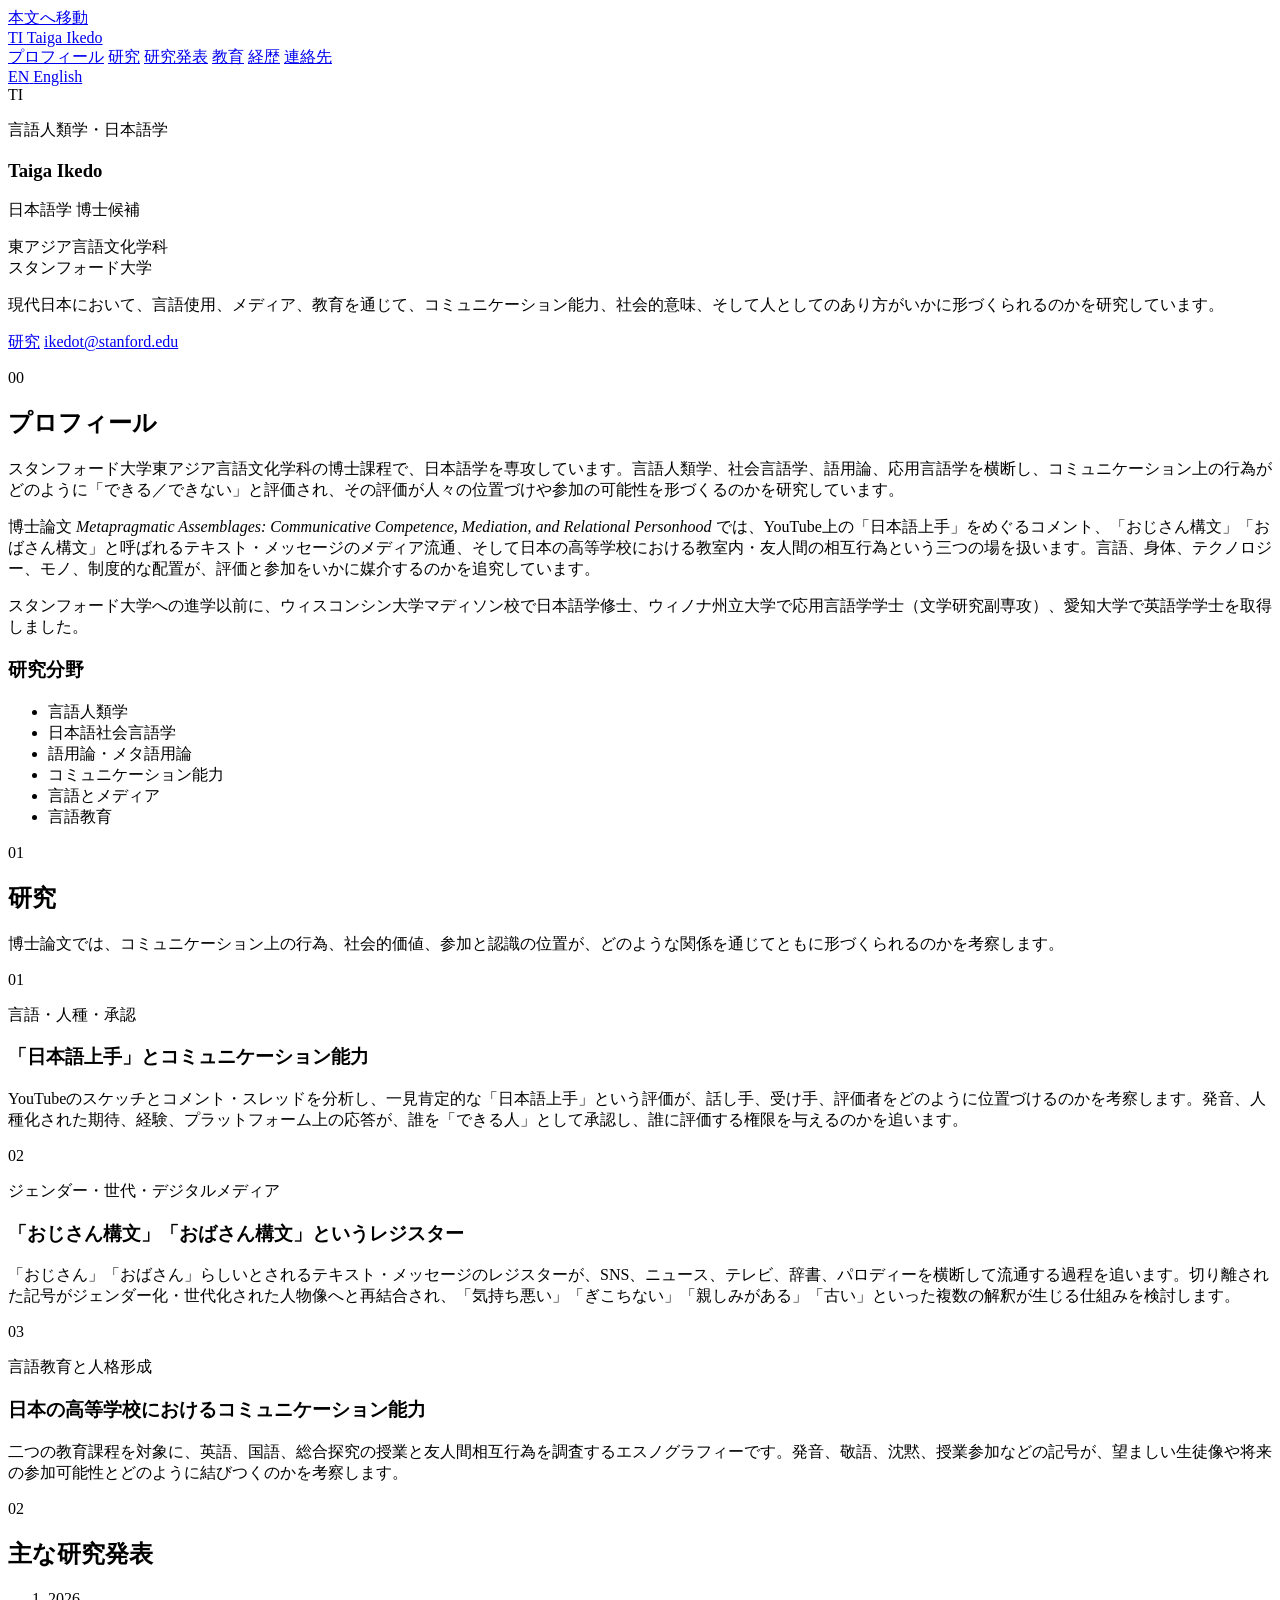
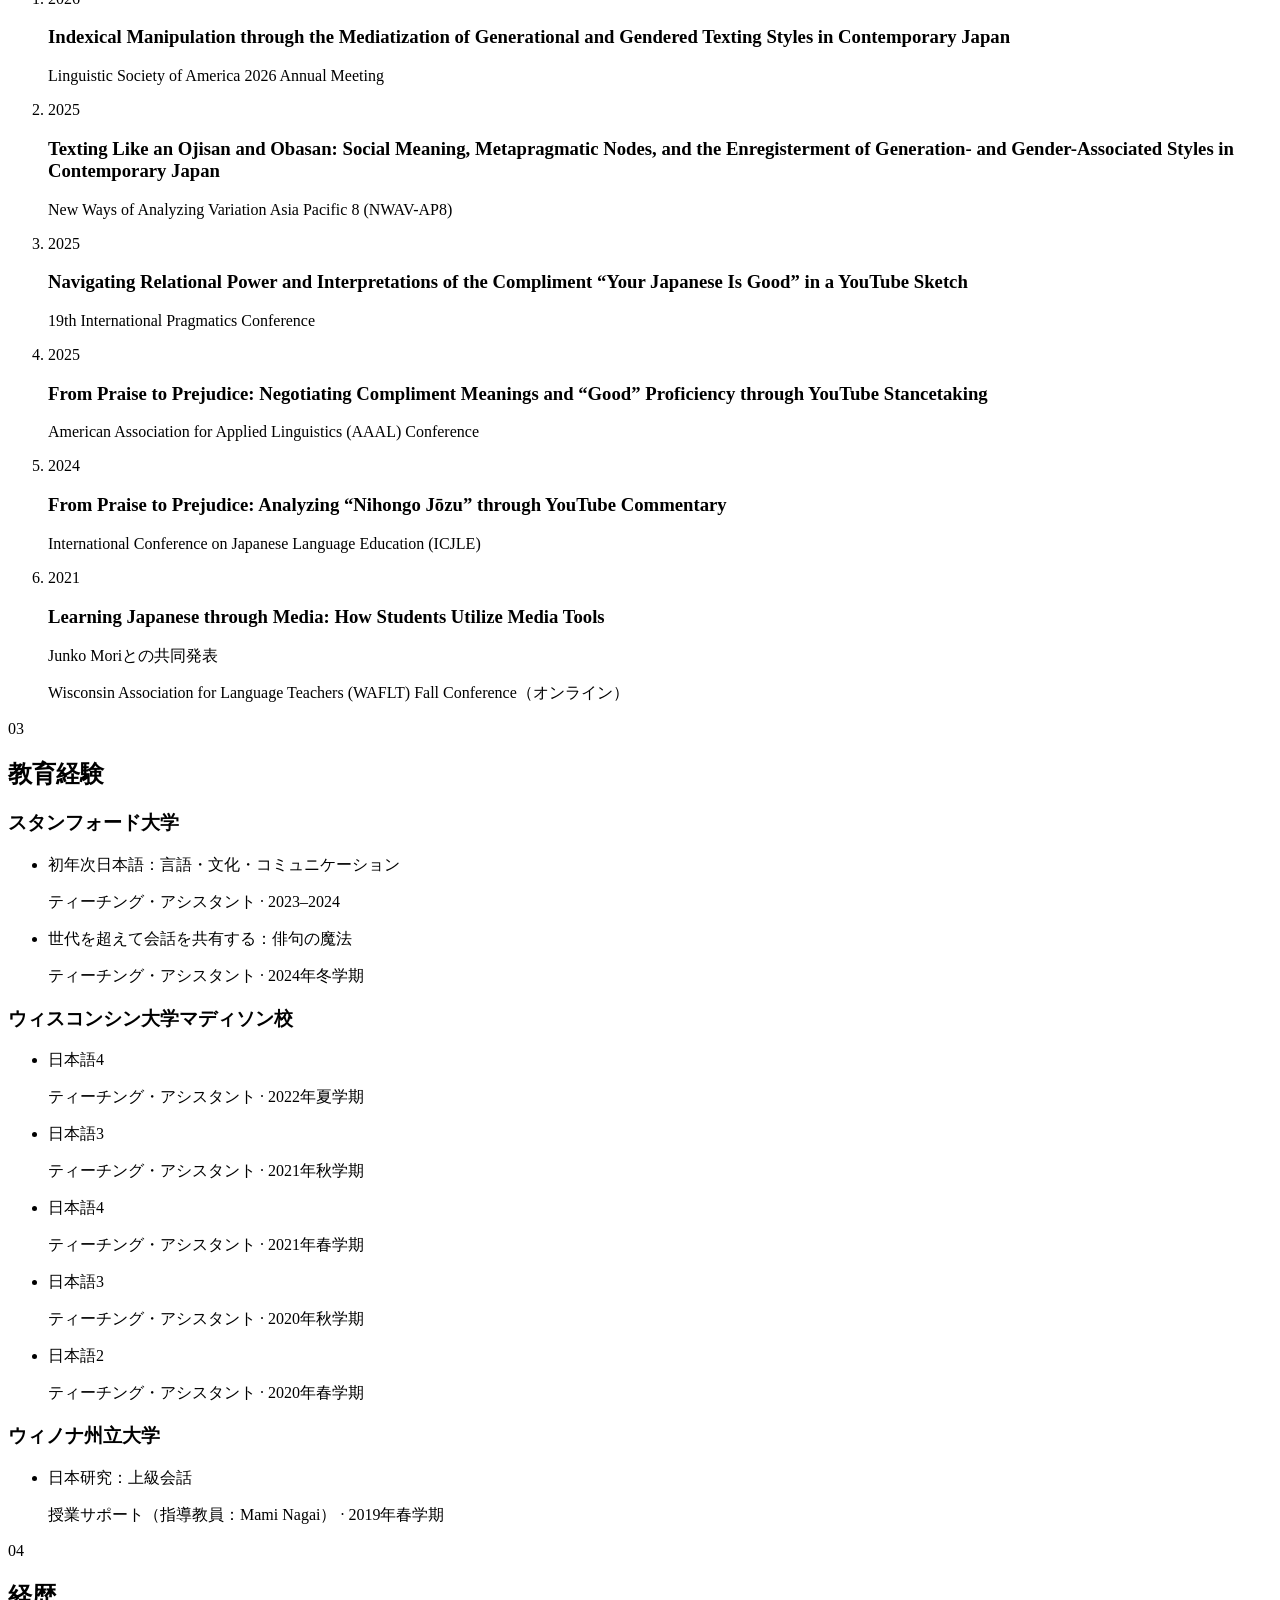
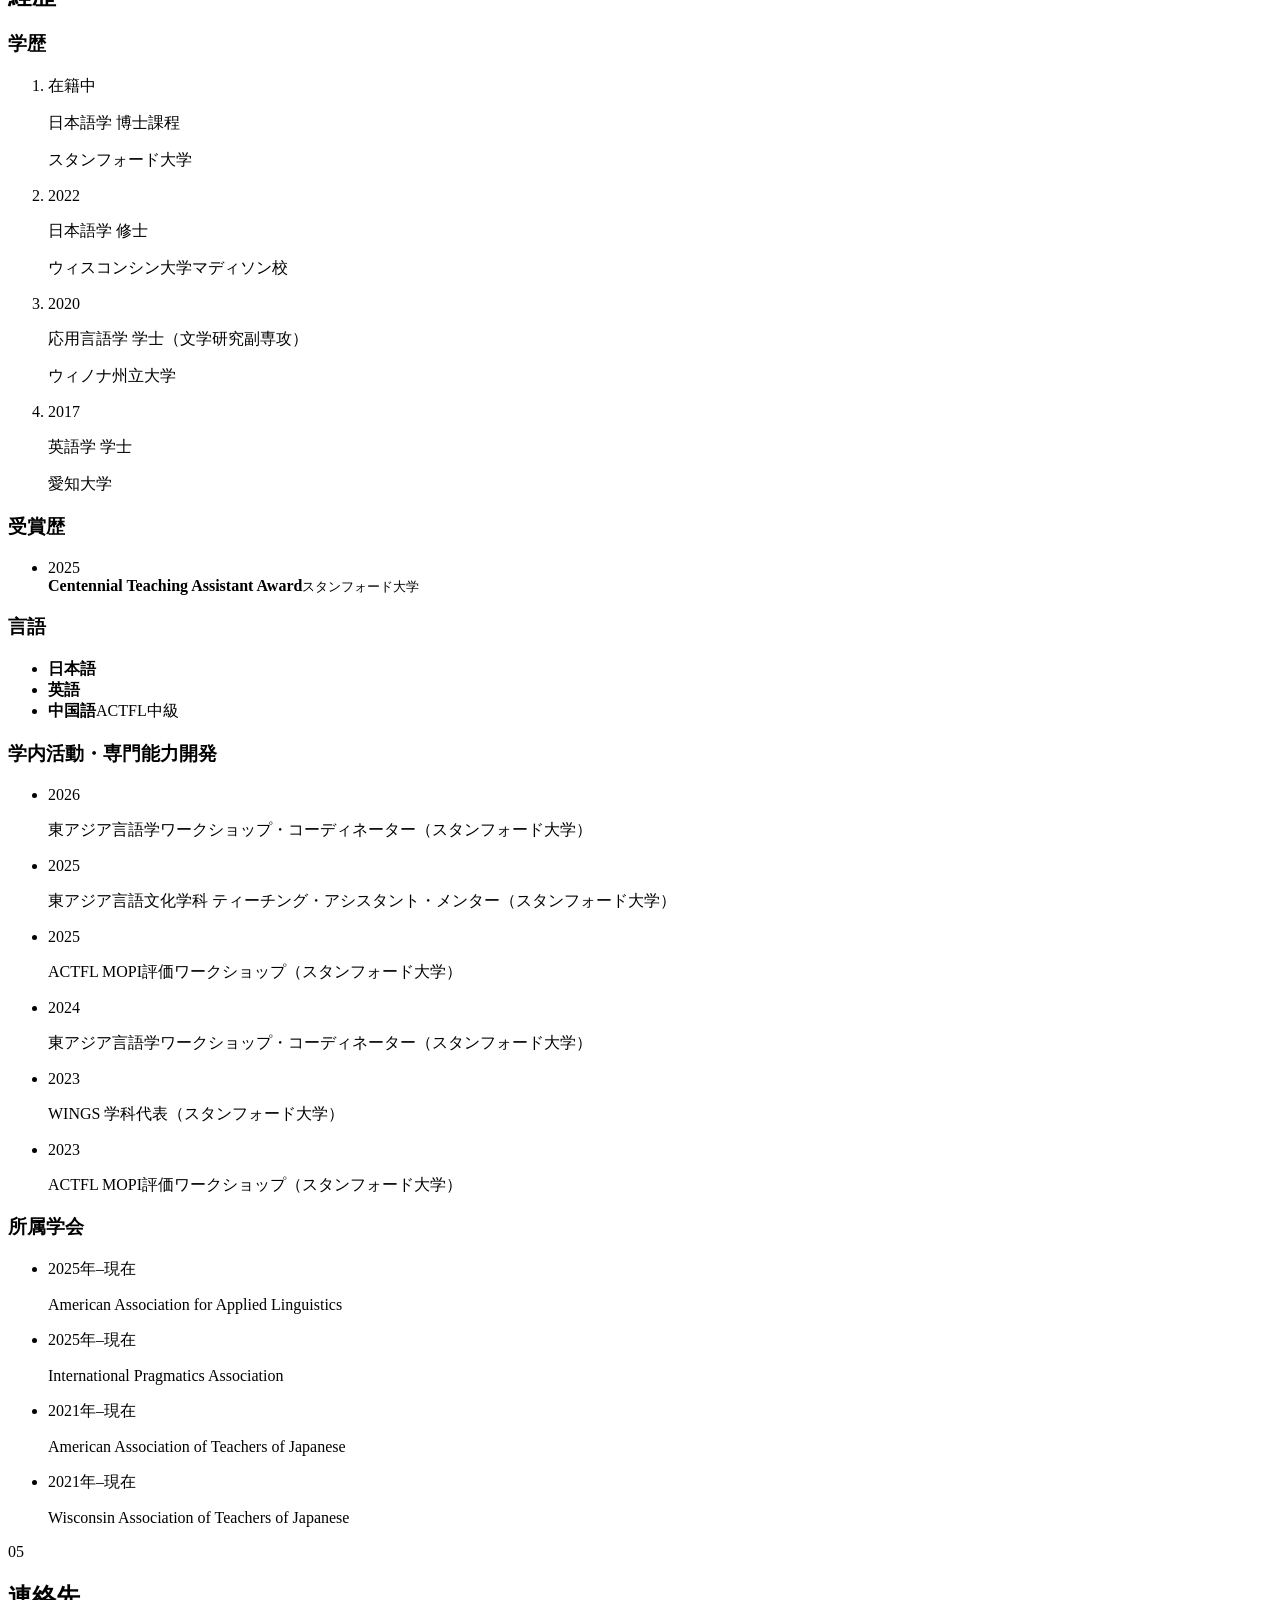
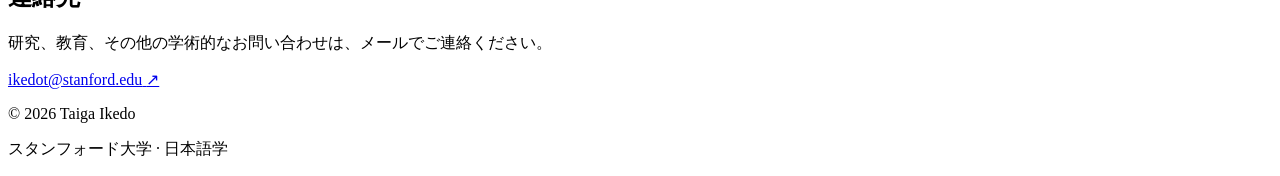
==== index.html @ f2d6d4c9 "Publish bilingual professional website" ====
<!doctype html><html lang=ja-JP><head><meta name=generator content="Hugo 0.147.0"><meta charset=utf-8><meta name=viewport content="width=device-width,initial-scale=1"><meta name=color-scheme content="light"><meta name=theme-color content="#8c1515"><title>Taiga Ikedo · 日本語学 博士候補</title>
<meta name=description content="スタンフォード大学で日本語学を専攻し、コミュニケーション能力、社会的意味、メディア、教育を研究するTaiga Ikedoのウェブサイトです。"><meta name=author content="Taiga Ikedo"><link rel=canonical href=https://taigaikedo.github.io/ja/><link rel=alternate hreflang=en-US href=https://taigaikedo.github.io/><link rel=alternate hreflang=ja-JP href=https://taigaikedo.github.io/ja/><link rel=alternate hreflang=x-default href=https://taigaikedo.github.io/><meta property="og:type" content="website"><meta property="og:title" content="Taiga Ikedo · 日本語学 博士候補"><meta property="og:description" content="スタンフォード大学で日本語学を専攻し、コミュニケーション能力、社会的意味、メディア、教育を研究するTaiga Ikedoのウェブサイトです。"><meta property="og:url" content="https://taigaikedo.github.io/ja/"><meta property="og:site_name" content="Taiga Ikedo"><meta name=twitter:card content="summary"><link rel=icon href=/favicon.svg type=image/svg+xml><link rel=stylesheet href=/css/style.min.f893322eadc87ca54d47da61db6344ef0b15d9fec313b198606bc83c87c4647f.css integrity="sha256-+JMyLq3IfKVNR9ph22NE7wsV2f7DE7GYYGvIPIfEZH8="><script type=application/ld+json>{"@context":"https://schema.org","@type":"Person","affiliation":{"@type":"CollegeOrUniversity","name":"Stanford University"},"email":"mailto:ikedot@stanford.edu","jobTitle":"日本語学 博士候補","knowsLanguage":["Japanese","English","Chinese"],"name":"Taiga Ikedo","url":"https://taigaikedo.github.io/ja/"}</script></head><body><a class=skip-link href=#main-content>本文へ移動</a><header class=site-header><nav class=nav-shell aria-label=主要ナビゲーション><a class=brand href=/ja/ aria-label="Taiga Ikedo · ホーム"><span class=brand-mark aria-hidden=true>TI</span>
<span class=brand-name>Taiga Ikedo</span></a><div class=nav-actions><div class=nav-links><a href=/ja/#about>プロフィール</a>
<a href=/ja/#research>研究</a>
<a href=/ja/#presentations>研究発表</a>
<a href=/ja/#teaching>教育</a>
<a href=/ja/#cv>経歴</a>
<a href=/ja/#contact>連絡先</a></div><a class=language-switch href=/ lang=en-US hreflang=en-US><span class=language-switch__short aria-hidden=true>EN</span>
<span class=language-switch__long>English</span></a></div></nav></header><main id=main-content><article><section class=hero aria-labelledby=page-title><div class=hero-grid><div class=portrait-monogram aria-hidden=true><span>TI</span></div><div class=hero-copy><p class=eyebrow>言語人類学・日本語学</p><h1 id=page-title>Taiga Ikedo</h1><p class=role>日本語学 博士候補</p><p class=affiliation>東アジア言語文化学科<br>スタンフォード大学</p><p class=tagline>現代日本において、言語使用、メディア、教育を通じて、コミュニケーション能力、社会的意味、そして人としてのあり方がいかに形づくられるのかを研究しています。</p><div class=hero-actions><a class="button button--primary" href=#research>研究</a>
<a class="button button--secondary" href=mailto:ikedot@stanford.edu>ikedot@stanford.edu</a></div></div></div></section><section class=section id=about aria-labelledby=about-heading><div class=section-heading><p class=section-index>00</p><h2 id=about-heading>プロフィール</h2></div><div class=about-grid><div class="prose prose--lead"><p>スタンフォード大学東アジア言語文化学科の博士課程で、日本語学を専攻しています。言語人類学、社会言語学、語用論、応用言語学を横断し、コミュニケーション上の行為がどのように「できる／できない」と評価され、その評価が人々の位置づけや参加の可能性を形づくるのかを研究しています。</p><p>博士論文 <em>Metapragmatic Assemblages: Communicative Competence, Mediation, and Relational Personhood</em> では、YouTube上の「日本語上手」をめぐるコメント、「おじさん構文」「おばさん構文」と呼ばれるテキスト・メッセージのメディア流通、そして日本の高等学校における教室内・友人間の相互行為という三つの場を扱います。言語、身体、テクノロジー、モノ、制度的な配置が、評価と参加をいかに媒介するのかを追究しています。</p><p>スタンフォード大学への進学以前に、ウィスコンシン大学マディソン校で日本語学修士、ウィノナ州立大学で応用言語学学士（文学研究副専攻）、愛知大学で英語学学士を取得しました。</p></div><aside class=interests aria-label=研究分野><h3>研究分野</h3><ul class=tag-list><li>言語人類学</li><li>日本語社会言語学</li><li>語用論・メタ語用論</li><li>コミュニケーション能力</li><li>言語とメディア</li><li>言語教育</li></ul></aside></div></section><section class="section section--research" id=research aria-labelledby=research-heading><div class="section-heading section-heading--with-intro"><div><p class=section-index>01</p><h2 id=research-heading>研究</h2></div><p>博士論文では、コミュニケーション上の行為、社会的価値、参加と認識の位置が、どのような関係を通じてともに形づくられるのかを考察します。</p></div><div class=project-grid><article class=project-card><div class=project-card__top><span class=project-number>01</span><p class=project-kicker>言語・人種・承認</p></div><h3>「日本語上手」とコミュニケーション能力</h3><p>YouTubeのスケッチとコメント・スレッドを分析し、一見肯定的な「日本語上手」という評価が、話し手、受け手、評価者をどのように位置づけるのかを考察します。発音、人種化された期待、経験、プラットフォーム上の応答が、誰を「できる人」として承認し、誰に評価する権限を与えるのかを追います。</p></article><article class=project-card><div class=project-card__top><span class=project-number>02</span><p class=project-kicker>ジェンダー・世代・デジタルメディア</p></div><h3>「おじさん構文」「おばさん構文」というレジスター</h3><p>「おじさん」「おばさん」らしいとされるテキスト・メッセージのレジスターが、SNS、ニュース、テレビ、辞書、パロディーを横断して流通する過程を追います。切り離された記号がジェンダー化・世代化された人物像へと再結合され、「気持ち悪い」「ぎこちない」「親しみがある」「古い」といった複数の解釈が生じる仕組みを検討します。</p></article><article class=project-card><div class=project-card__top><span class=project-number>03</span><p class=project-kicker>言語教育と人格形成</p></div><h3>日本の高等学校におけるコミュニケーション能力</h3><p>二つの教育課程を対象に、英語、国語、総合探究の授業と友人間相互行為を調査するエスノグラフィーです。発音、敬語、沈黙、授業参加などの記号が、望ましい生徒像や将来の参加可能性とどのように結びつくのかを考察します。</p></article></div></section><section class=section id=presentations aria-labelledby=presentations-heading><div class=section-heading><p class=section-index>02</p><h2 id=presentations-heading>主な研究発表</h2></div><ol class=timeline-list><li><time>2026</time><div><h3 lang=en>Indexical Manipulation through the Mediatization of Generational and Gendered Texting Styles in Contemporary Japan</h3><p class=venue lang=en>Linguistic Society of America 2026 Annual Meeting</p></div></li><li><time>2025</time><div><h3 lang=en>Texting Like an Ojisan and Obasan: Social Meaning, Metapragmatic Nodes, and the Enregisterment of Generation- and Gender-Associated Styles in Contemporary Japan</h3><p class=venue lang=en>New Ways of Analyzing Variation Asia Pacific 8 (NWAV-AP8)</p></div></li><li><time>2025</time><div><h3 lang=en>Navigating Relational Power and Interpretations of the Compliment “Your Japanese Is Good” in a YouTube Sketch</h3><p class=venue lang=en>19th International Pragmatics Conference</p></div></li><li><time>2025</time><div><h3 lang=en>From Praise to Prejudice: Negotiating Compliment Meanings and “Good” Proficiency through YouTube Stancetaking</h3><p class=venue lang=en>American Association for Applied Linguistics (AAAL) Conference</p></div></li><li><time>2024</time><div><h3 lang=en>From Praise to Prejudice: Analyzing “Nihongo Jōzu” through YouTube Commentary</h3><p class=venue lang=en>International Conference on Japanese Language Education (ICJLE)</p></div></li><li><time>2021</time><div><h3 lang=en>Learning Japanese through Media: How Students Utilize Media Tools</h3><p class=authors>Junko Moriとの共同発表</p><p class=venue lang=en>Wisconsin Association for Language Teachers (WAFLT) Fall Conference（オンライン）</p></div></li></ol></section><section class="section section--tinted" id=teaching aria-labelledby=teaching-heading><div class=section-heading><p class=section-index>03</p><h2 id=teaching-heading>教育経験</h2></div><div class=teaching-grid><section class=teaching-group><h3>スタンフォード大学</h3><ul><li><p class=course>初年次日本語：言語・文化・コミュニケーション</p><p class=course-meta>ティーチング・アシスタント · 2023–2024</p></li><li><p class=course>世代を超えて会話を共有する：俳句の魔法</p><p class=course-meta>ティーチング・アシスタント · 2024年冬学期</p></li></ul></section><section class=teaching-group><h3>ウィスコンシン大学マディソン校</h3><ul><li><p class=course>日本語4</p><p class=course-meta>ティーチング・アシスタント · 2022年夏学期</p></li><li><p class=course>日本語3</p><p class=course-meta>ティーチング・アシスタント · 2021年秋学期</p></li><li><p class=course>日本語4</p><p class=course-meta>ティーチング・アシスタント · 2021年春学期</p></li><li><p class=course>日本語3</p><p class=course-meta>ティーチング・アシスタント · 2020年秋学期</p></li><li><p class=course>日本語2</p><p class=course-meta>ティーチング・アシスタント · 2020年春学期</p></li></ul></section><section class=teaching-group><h3>ウィノナ州立大学</h3><ul><li><p class=course>日本研究：上級会話</p><p class=course-meta>授業サポート（指導教員：Mami Nagai） · 2019年春学期</p></li></ul></section></div></section><section class=section id=cv aria-labelledby=cv-heading><div class=section-heading><p class=section-index>04</p><h2 id=cv-heading>経歴</h2></div><div class=cv-grid><section class="cv-block cv-block--wide"><h3>学歴</h3><ol class=credential-list><li><time>在籍中</time><div><p class=credential>日本語学 博士課程</p><p>スタンフォード大学</p></div></li><li><time>2022</time><div><p class=credential>日本語学 修士</p><p>ウィスコンシン大学マディソン校</p></div></li><li><time>2020</time><div><p class=credential>応用言語学 学士（文学研究副専攻）</p><p>ウィノナ州立大学</p></div></li><li><time>2017</time><div><p class=credential>英語学 学士</p><p>愛知大学</p></div></li></ol></section><section class=cv-block><h3>受賞歴</h3><ul class=simple-list><li><span>2025</span><div><strong>Centennial Teaching Assistant Award</strong><small>スタンフォード大学</small></div></li></ul></section><section class=cv-block><h3>言語</h3><ul class=language-list><li><strong>日本語</strong></li><li><strong>英語</strong></li><li><strong>中国語</strong><span>ACTFL中級</span></li></ul></section><section class="cv-block cv-block--wide"><h3>学内活動・専門能力開発</h3><ul class="simple-list simple-list--service"><li><span>2026</span><p>東アジア言語学ワークショップ・コーディネーター（スタンフォード大学）</p></li><li><span>2025</span><p>東アジア言語文化学科 ティーチング・アシスタント・メンター（スタンフォード大学）</p></li><li><span>2025</span><p>ACTFL MOPI評価ワークショップ（スタンフォード大学）</p></li><li><span>2024</span><p>東アジア言語学ワークショップ・コーディネーター（スタンフォード大学）</p></li><li><span>2023</span><p>WINGS 学科代表（スタンフォード大学）</p></li><li><span>2023</span><p>ACTFL MOPI評価ワークショップ（スタンフォード大学）</p></li></ul></section><section class="cv-block cv-block--wide"><h3>所属学会</h3><ul class=membership-list><li><span>2025年–現在</span><p lang=en>American Association for Applied Linguistics</p></li><li><span>2025年–現在</span><p lang=en>International Pragmatics Association</p></li><li><span>2021年–現在</span><p lang=en>American Association of Teachers of Japanese</p></li><li><span>2021年–現在</span><p lang=en>Wisconsin Association of Teachers of Japanese</p></li></ul></section></div></section><section class=contact-section id=contact aria-labelledby=contact-heading><div><p class=section-index>05</p><h2 id=contact-heading>連絡先</h2><p>研究、教育、その他の学術的なお問い合わせは、メールでご連絡ください。</p></div><a class=contact-link href=mailto:ikedot@stanford.edu aria-label="Taiga Ikedoにメールを送る"><span>ikedot@stanford.edu</span>
<span aria-hidden=true>↗</span></a></section></article></main><footer class=site-footer><div class=footer-inner><p>© 2026 Taiga Ikedo</p><p>スタンフォード大学 · 日本語学</p></div></footer></body></html>
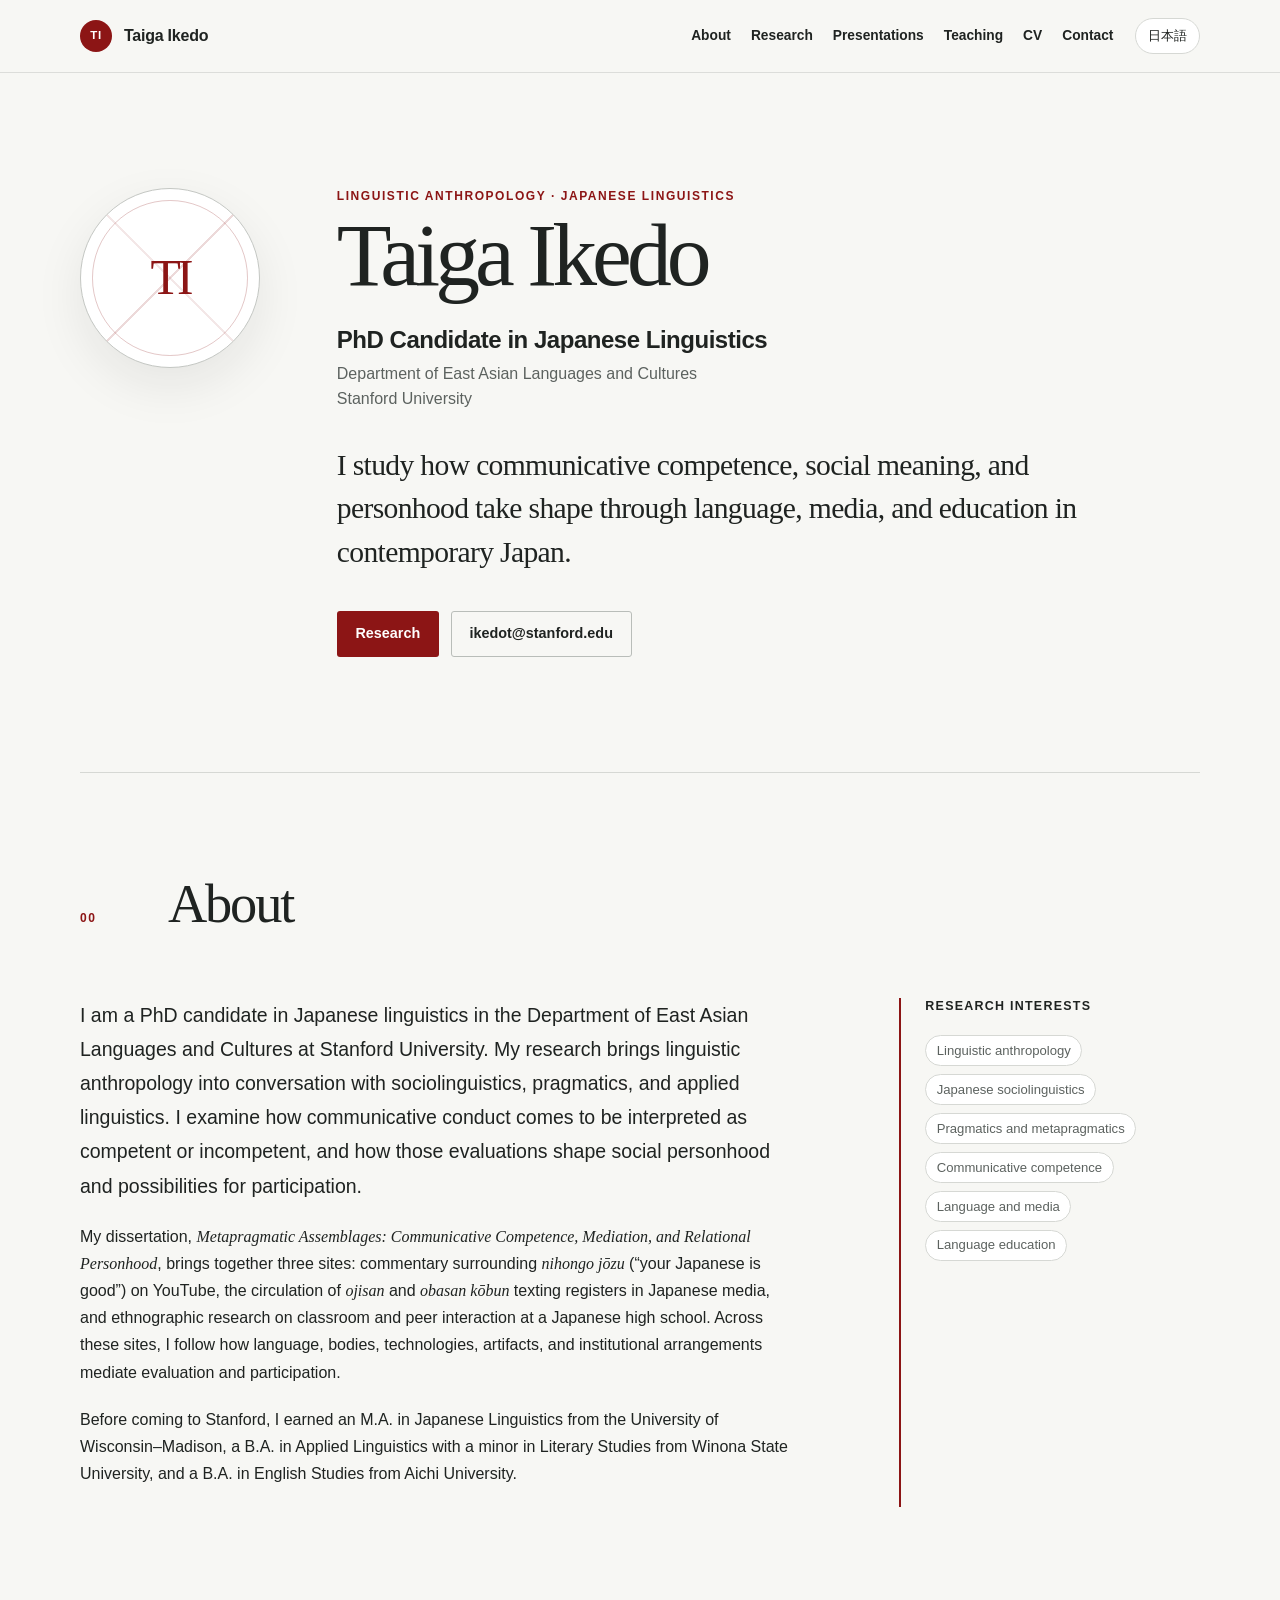
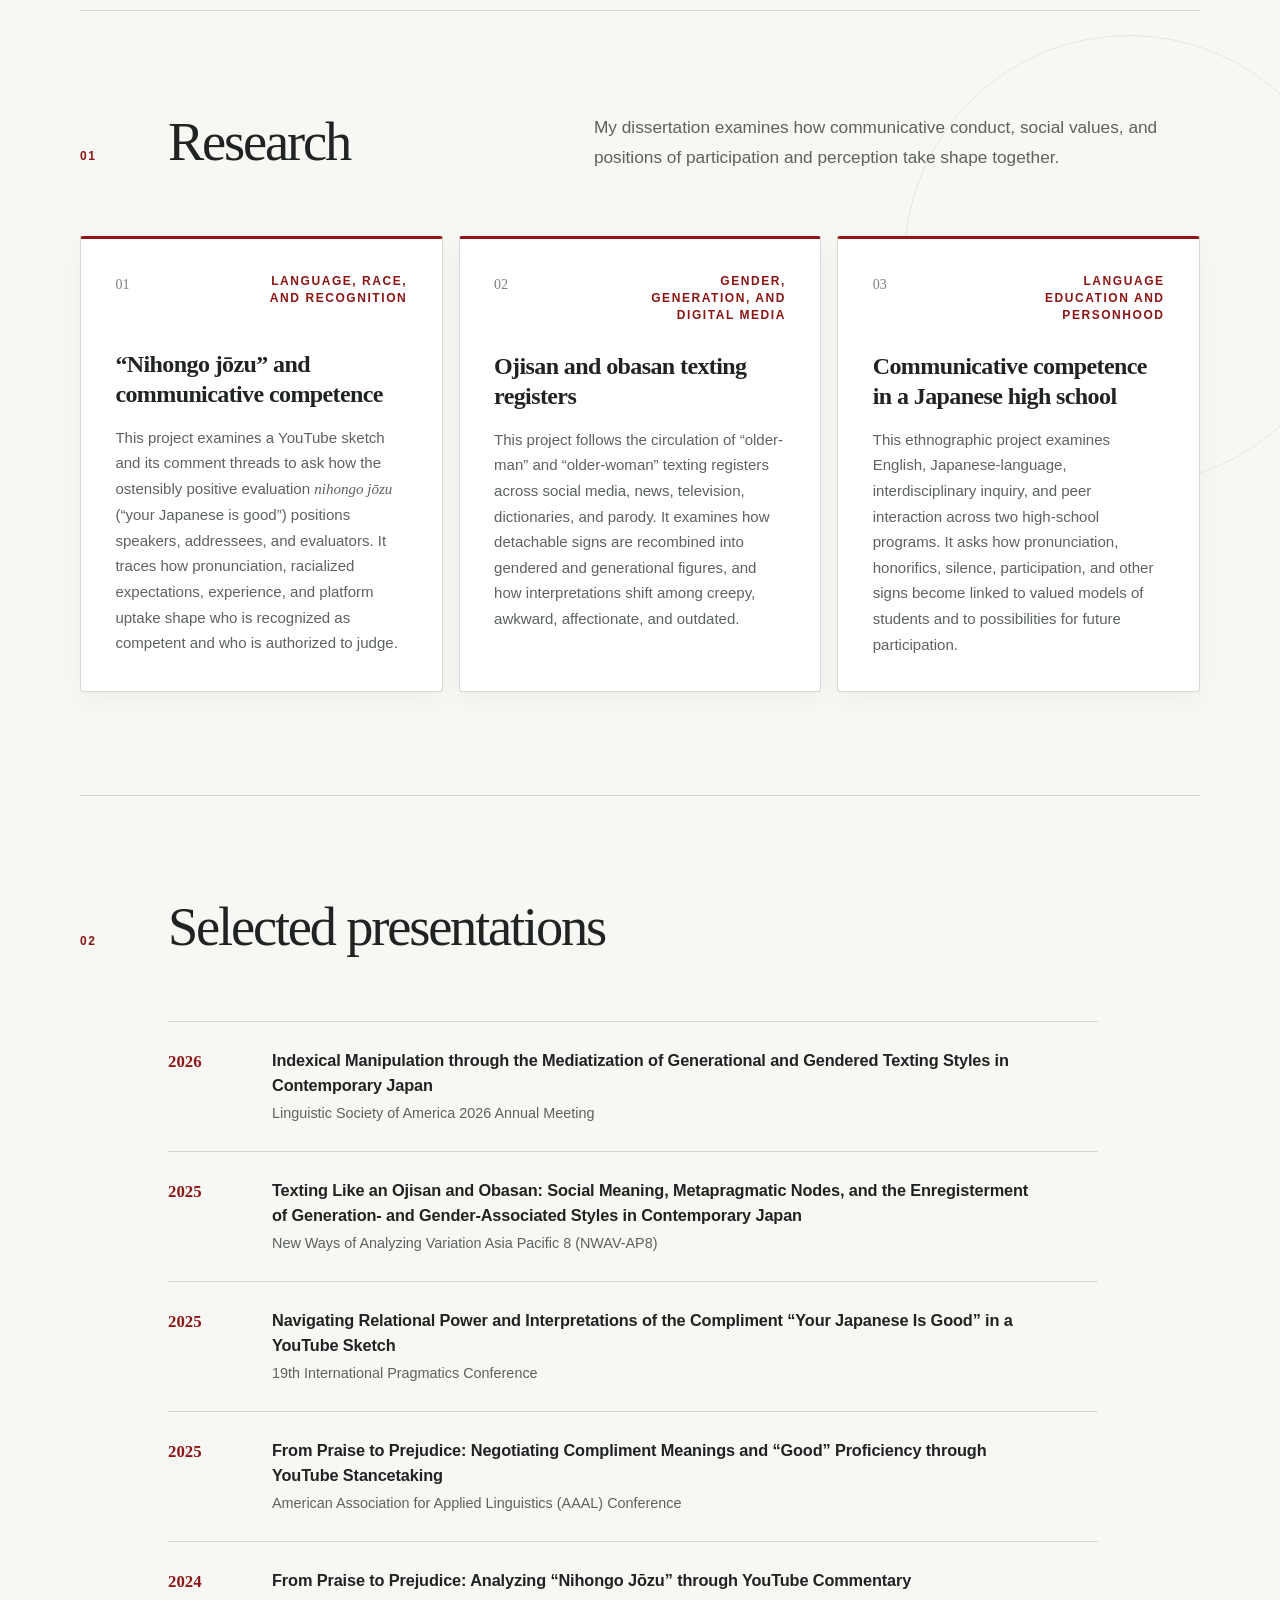
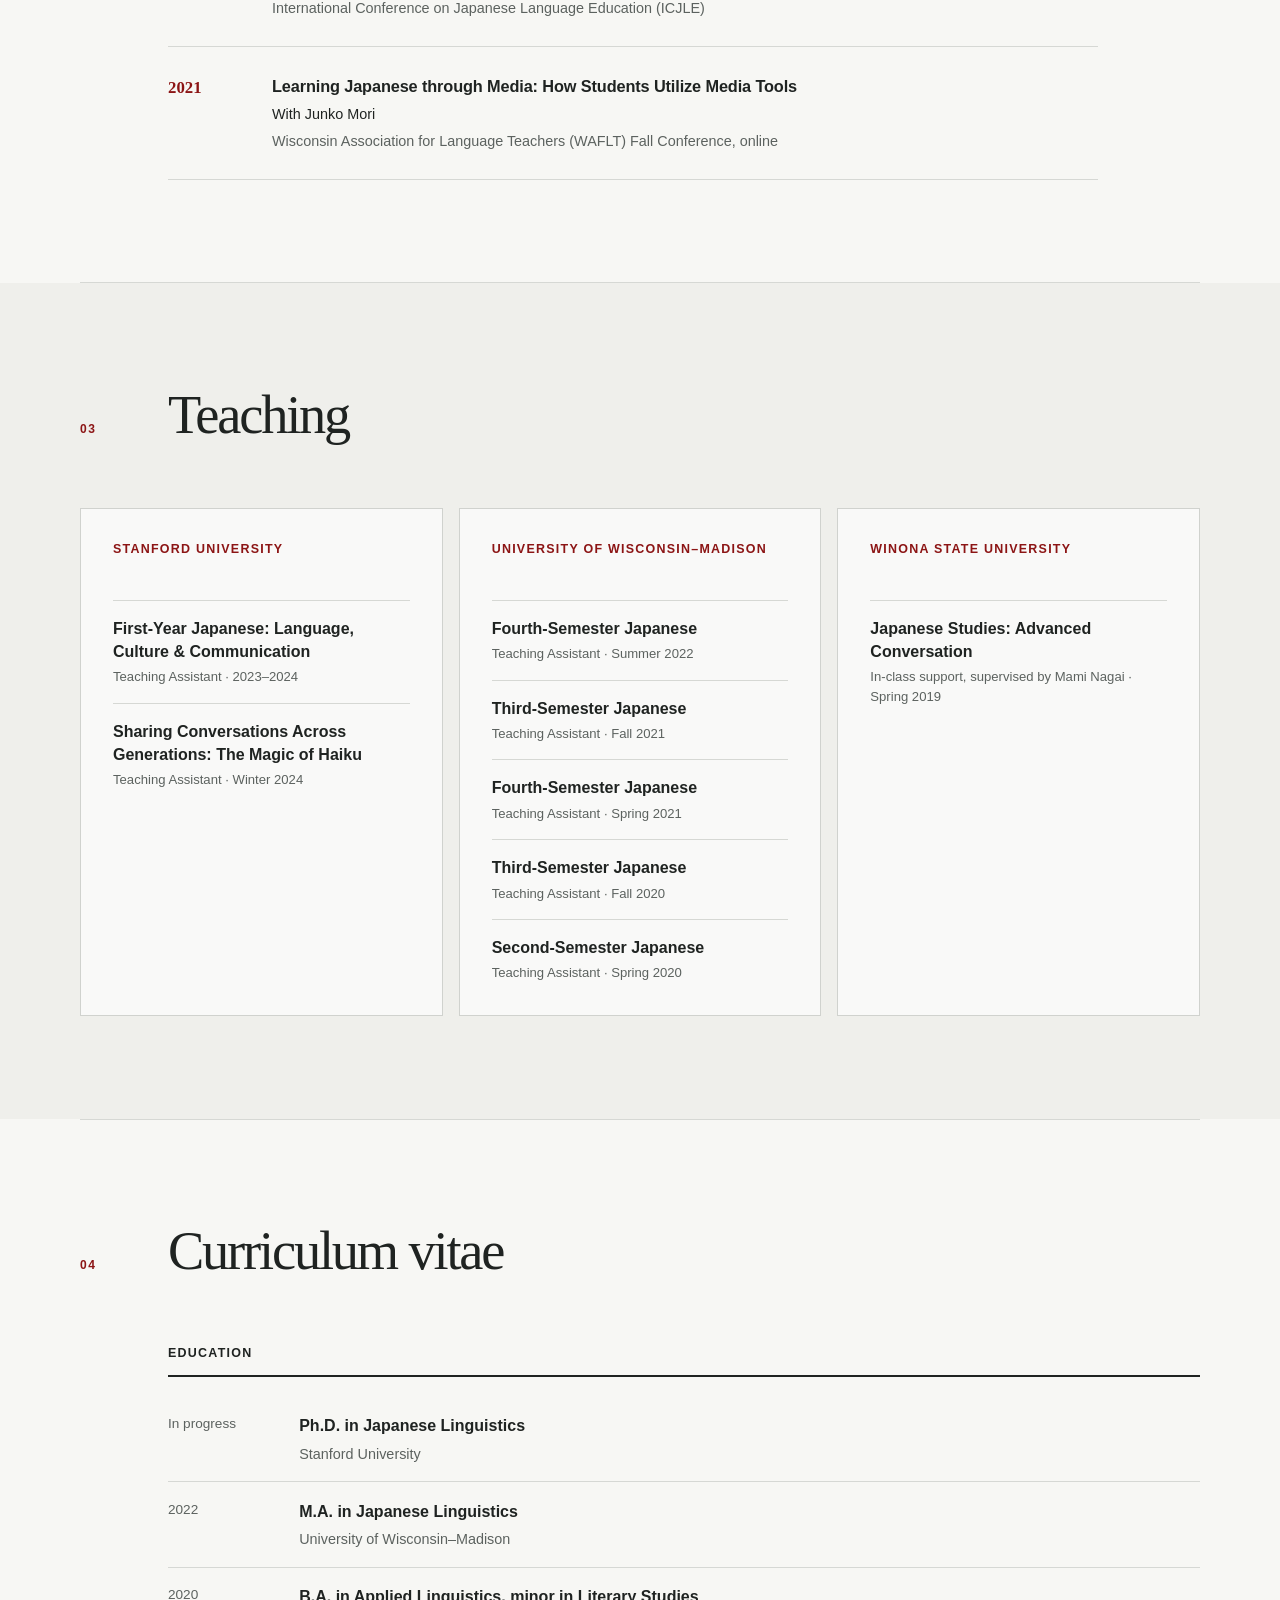
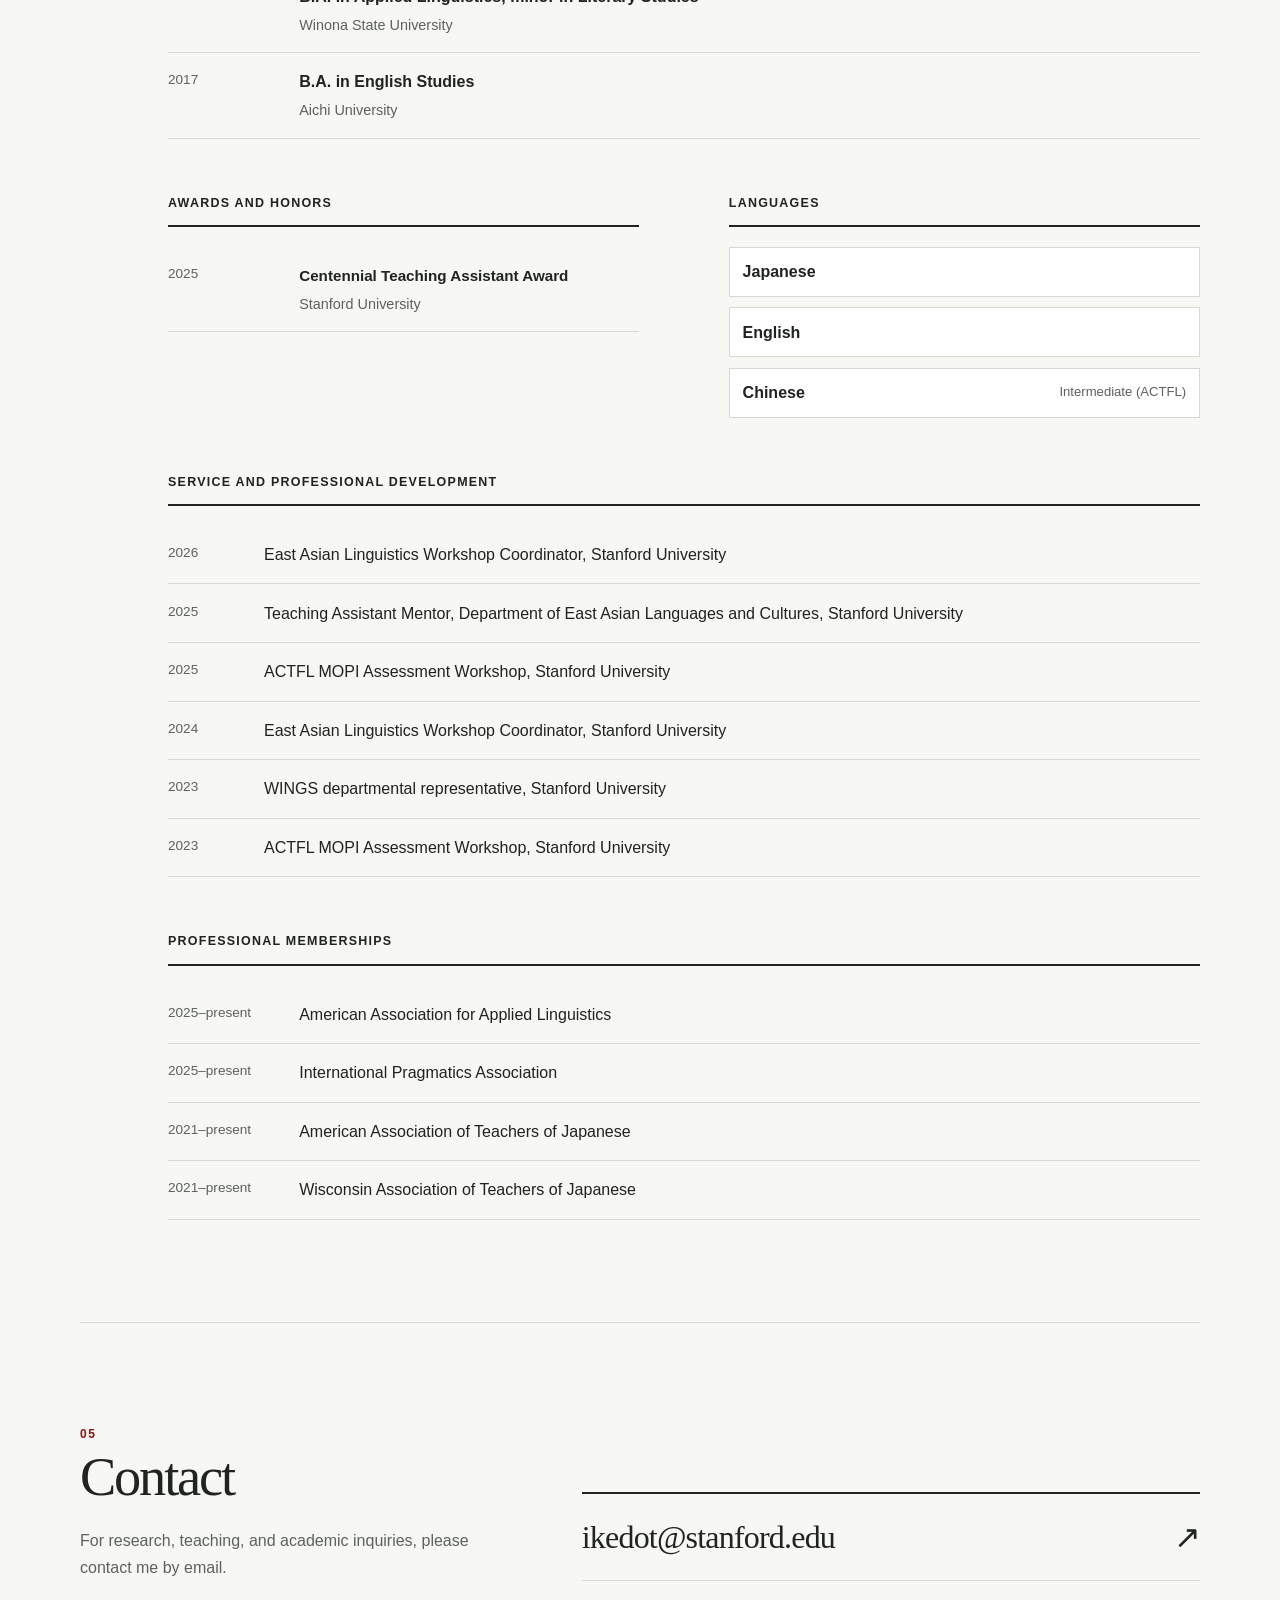
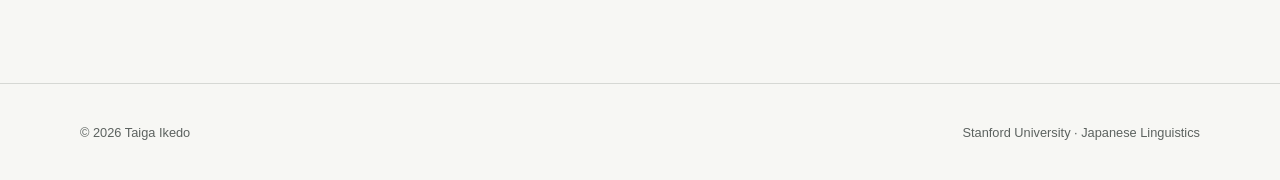
==== commit 8a5ef451: "Restore website folder structure" ====
--- a/index.html
+++ b/index.html
@@ -1,11 +1,11 @@
-<!doctype html><html lang=ja-JP><head><meta name=generator content="Hugo 0.147.0"><meta charset=utf-8><meta name=viewport content="width=device-width,initial-scale=1"><meta name=color-scheme content="light"><meta name=theme-color content="#8c1515"><title>Taiga Ikedo · 日本語学 博士候補</title>
-<meta name=description content="スタンフォード大学で日本語学を専攻し、コミュニケーション能力、社会的意味、メディア、教育を研究するTaiga Ikedoのウェブサイトです。"><meta name=author content="Taiga Ikedo"><link rel=canonical href=https://taigaikedo.github.io/ja/><link rel=alternate hreflang=en-US href=https://taigaikedo.github.io/><link rel=alternate hreflang=ja-JP href=https://taigaikedo.github.io/ja/><link rel=alternate hreflang=x-default href=https://taigaikedo.github.io/><meta property="og:type" content="website"><meta property="og:title" content="Taiga Ikedo · 日本語学 博士候補"><meta property="og:description" content="スタンフォード大学で日本語学を専攻し、コミュニケーション能力、社会的意味、メディア、教育を研究するTaiga Ikedoのウェブサイトです。"><meta property="og:url" content="https://taigaikedo.github.io/ja/"><meta property="og:site_name" content="Taiga Ikedo"><meta name=twitter:card content="summary"><link rel=icon href=/favicon.svg type=image/svg+xml><link rel=stylesheet href=/css/style.min.f893322eadc87ca54d47da61db6344ef0b15d9fec313b198606bc83c87c4647f.css integrity="sha256-+JMyLq3IfKVNR9ph22NE7wsV2f7DE7GYYGvIPIfEZH8="><script type=application/ld+json>{"@context":"https://schema.org","@type":"Person","affiliation":{"@type":"CollegeOrUniversity","name":"Stanford University"},"email":"mailto:ikedot@stanford.edu","jobTitle":"日本語学 博士候補","knowsLanguage":["Japanese","English","Chinese"],"name":"Taiga Ikedo","url":"https://taigaikedo.github.io/ja/"}</script></head><body><a class=skip-link href=#main-content>本文へ移動</a><header class=site-header><nav class=nav-shell aria-label=主要ナビゲーション><a class=brand href=/ja/ aria-label="Taiga Ikedo · ホーム"><span class=brand-mark aria-hidden=true>TI</span>
-<span class=brand-name>Taiga Ikedo</span></a><div class=nav-actions><div class=nav-links><a href=/ja/#about>プロフィール</a>
-<a href=/ja/#research>研究</a>
-<a href=/ja/#presentations>研究発表</a>
-<a href=/ja/#teaching>教育</a>
-<a href=/ja/#cv>経歴</a>
-<a href=/ja/#contact>連絡先</a></div><a class=language-switch href=/ lang=en-US hreflang=en-US><span class=language-switch__short aria-hidden=true>EN</span>
-<span class=language-switch__long>English</span></a></div></nav></header><main id=main-content><article><section class=hero aria-labelledby=page-title><div class=hero-grid><div class=portrait-monogram aria-hidden=true><span>TI</span></div><div class=hero-copy><p class=eyebrow>言語人類学・日本語学</p><h1 id=page-title>Taiga Ikedo</h1><p class=role>日本語学 博士候補</p><p class=affiliation>東アジア言語文化学科<br>スタンフォード大学</p><p class=tagline>現代日本において、言語使用、メディア、教育を通じて、コミュニケーション能力、社会的意味、そして人としてのあり方がいかに形づくられるのかを研究しています。</p><div class=hero-actions><a class="button button--primary" href=#research>研究</a>
-<a class="button button--secondary" href=mailto:ikedot@stanford.edu>ikedot@stanford.edu</a></div></div></div></section><section class=section id=about aria-labelledby=about-heading><div class=section-heading><p class=section-index>00</p><h2 id=about-heading>プロフィール</h2></div><div class=about-grid><div class="prose prose--lead"><p>スタンフォード大学東アジア言語文化学科の博士課程で、日本語学を専攻しています。言語人類学、社会言語学、語用論、応用言語学を横断し、コミュニケーション上の行為がどのように「できる／できない」と評価され、その評価が人々の位置づけや参加の可能性を形づくるのかを研究しています。</p><p>博士論文 <em>Metapragmatic Assemblages: Communicative Competence, Mediation, and Relational Personhood</em> では、YouTube上の「日本語上手」をめぐるコメント、「おじさん構文」「おばさん構文」と呼ばれるテキスト・メッセージのメディア流通、そして日本の高等学校における教室内・友人間の相互行為という三つの場を扱います。言語、身体、テクノロジー、モノ、制度的な配置が、評価と参加をいかに媒介するのかを追究しています。</p><p>スタンフォード大学への進学以前に、ウィスコンシン大学マディソン校で日本語学修士、ウィノナ州立大学で応用言語学学士（文学研究副専攻）、愛知大学で英語学学士を取得しました。</p></div><aside class=interests aria-label=研究分野><h3>研究分野</h3><ul class=tag-list><li>言語人類学</li><li>日本語社会言語学</li><li>語用論・メタ語用論</li><li>コミュニケーション能力</li><li>言語とメディア</li><li>言語教育</li></ul></aside></div></section><section class="section section--research" id=research aria-labelledby=research-heading><div class="section-heading section-heading--with-intro"><div><p class=section-index>01</p><h2 id=research-heading>研究</h2></div><p>博士論文では、コミュニケーション上の行為、社会的価値、参加と認識の位置が、どのような関係を通じてともに形づくられるのかを考察します。</p></div><div class=project-grid><article class=project-card><div class=project-card__top><span class=project-number>01</span><p class=project-kicker>言語・人種・承認</p></div><h3>「日本語上手」とコミュニケーション能力</h3><p>YouTubeのスケッチとコメント・スレッドを分析し、一見肯定的な「日本語上手」という評価が、話し手、受け手、評価者をどのように位置づけるのかを考察します。発音、人種化された期待、経験、プラットフォーム上の応答が、誰を「できる人」として承認し、誰に評価する権限を与えるのかを追います。</p></article><article class=project-card><div class=project-card__top><span class=project-number>02</span><p class=project-kicker>ジェンダー・世代・デジタルメディア</p></div><h3>「おじさん構文」「おばさん構文」というレジスター</h3><p>「おじさん」「おばさん」らしいとされるテキスト・メッセージのレジスターが、SNS、ニュース、テレビ、辞書、パロディーを横断して流通する過程を追います。切り離された記号がジェンダー化・世代化された人物像へと再結合され、「気持ち悪い」「ぎこちない」「親しみがある」「古い」といった複数の解釈が生じる仕組みを検討します。</p></article><article class=project-card><div class=project-card__top><span class=project-number>03</span><p class=project-kicker>言語教育と人格形成</p></div><h3>日本の高等学校におけるコミュニケーション能力</h3><p>二つの教育課程を対象に、英語、国語、総合探究の授業と友人間相互行為を調査するエスノグラフィーです。発音、敬語、沈黙、授業参加などの記号が、望ましい生徒像や将来の参加可能性とどのように結びつくのかを考察します。</p></article></div></section><section class=section id=presentations aria-labelledby=presentations-heading><div class=section-heading><p class=section-index>02</p><h2 id=presentations-heading>主な研究発表</h2></div><ol class=timeline-list><li><time>2026</time><div><h3 lang=en>Indexical Manipulation through the Mediatization of Generational and Gendered Texting Styles in Contemporary Japan</h3><p class=venue lang=en>Linguistic Society of America 2026 Annual Meeting</p></div></li><li><time>2025</time><div><h3 lang=en>Texting Like an Ojisan and Obasan: Social Meaning, Metapragmatic Nodes, and the Enregisterment of Generation- and Gender-Associated Styles in Contemporary Japan</h3><p class=venue lang=en>New Ways of Analyzing Variation Asia Pacific 8 (NWAV-AP8)</p></div></li><li><time>2025</time><div><h3 lang=en>Navigating Relational Power and Interpretations of the Compliment “Your Japanese Is Good” in a YouTube Sketch</h3><p class=venue lang=en>19th International Pragmatics Conference</p></div></li><li><time>2025</time><div><h3 lang=en>From Praise to Prejudice: Negotiating Compliment Meanings and “Good” Proficiency through YouTube Stancetaking</h3><p class=venue lang=en>American Association for Applied Linguistics (AAAL) Conference</p></div></li><li><time>2024</time><div><h3 lang=en>From Praise to Prejudice: Analyzing “Nihongo Jōzu” through YouTube Commentary</h3><p class=venue lang=en>International Conference on Japanese Language Education (ICJLE)</p></div></li><li><time>2021</time><div><h3 lang=en>Learning Japanese through Media: How Students Utilize Media Tools</h3><p class=authors>Junko Moriとの共同発表</p><p class=venue lang=en>Wisconsin Association for Language Teachers (WAFLT) Fall Conference（オンライン）</p></div></li></ol></section><section class="section section--tinted" id=teaching aria-labelledby=teaching-heading><div class=section-heading><p class=section-index>03</p><h2 id=teaching-heading>教育経験</h2></div><div class=teaching-grid><section class=teaching-group><h3>スタンフォード大学</h3><ul><li><p class=course>初年次日本語：言語・文化・コミュニケーション</p><p class=course-meta>ティーチング・アシスタント · 2023–2024</p></li><li><p class=course>世代を超えて会話を共有する：俳句の魔法</p><p class=course-meta>ティーチング・アシスタント · 2024年冬学期</p></li></ul></section><section class=teaching-group><h3>ウィスコンシン大学マディソン校</h3><ul><li><p class=course>日本語4</p><p class=course-meta>ティーチング・アシスタント · 2022年夏学期</p></li><li><p class=course>日本語3</p><p class=course-meta>ティーチング・アシスタント · 2021年秋学期</p></li><li><p class=course>日本語4</p><p class=course-meta>ティーチング・アシスタント · 2021年春学期</p></li><li><p class=course>日本語3</p><p class=course-meta>ティーチング・アシスタント · 2020年秋学期</p></li><li><p class=course>日本語2</p><p class=course-meta>ティーチング・アシスタント · 2020年春学期</p></li></ul></section><section class=teaching-group><h3>ウィノナ州立大学</h3><ul><li><p class=course>日本研究：上級会話</p><p class=course-meta>授業サポート（指導教員：Mami Nagai） · 2019年春学期</p></li></ul></section></div></section><section class=section id=cv aria-labelledby=cv-heading><div class=section-heading><p class=section-index>04</p><h2 id=cv-heading>経歴</h2></div><div class=cv-grid><section class="cv-block cv-block--wide"><h3>学歴</h3><ol class=credential-list><li><time>在籍中</time><div><p class=credential>日本語学 博士課程</p><p>スタンフォード大学</p></div></li><li><time>2022</time><div><p class=credential>日本語学 修士</p><p>ウィスコンシン大学マディソン校</p></div></li><li><time>2020</time><div><p class=credential>応用言語学 学士（文学研究副専攻）</p><p>ウィノナ州立大学</p></div></li><li><time>2017</time><div><p class=credential>英語学 学士</p><p>愛知大学</p></div></li></ol></section><section class=cv-block><h3>受賞歴</h3><ul class=simple-list><li><span>2025</span><div><strong>Centennial Teaching Assistant Award</strong><small>スタンフォード大学</small></div></li></ul></section><section class=cv-block><h3>言語</h3><ul class=language-list><li><strong>日本語</strong></li><li><strong>英語</strong></li><li><strong>中国語</strong><span>ACTFL中級</span></li></ul></section><section class="cv-block cv-block--wide"><h3>学内活動・専門能力開発</h3><ul class="simple-list simple-list--service"><li><span>2026</span><p>東アジア言語学ワークショップ・コーディネーター（スタンフォード大学）</p></li><li><span>2025</span><p>東アジア言語文化学科 ティーチング・アシスタント・メンター（スタンフォード大学）</p></li><li><span>2025</span><p>ACTFL MOPI評価ワークショップ（スタンフォード大学）</p></li><li><span>2024</span><p>東アジア言語学ワークショップ・コーディネーター（スタンフォード大学）</p></li><li><span>2023</span><p>WINGS 学科代表（スタンフォード大学）</p></li><li><span>2023</span><p>ACTFL MOPI評価ワークショップ（スタンフォード大学）</p></li></ul></section><section class="cv-block cv-block--wide"><h3>所属学会</h3><ul class=membership-list><li><span>2025年–現在</span><p lang=en>American Association for Applied Linguistics</p></li><li><span>2025年–現在</span><p lang=en>International Pragmatics Association</p></li><li><span>2021年–現在</span><p lang=en>American Association of Teachers of Japanese</p></li><li><span>2021年–現在</span><p lang=en>Wisconsin Association of Teachers of Japanese</p></li></ul></section></div></section><section class=contact-section id=contact aria-labelledby=contact-heading><div><p class=section-index>05</p><h2 id=contact-heading>連絡先</h2><p>研究、教育、その他の学術的なお問い合わせは、メールでご連絡ください。</p></div><a class=contact-link href=mailto:ikedot@stanford.edu aria-label="Taiga Ikedoにメールを送る"><span>ikedot@stanford.edu</span>
-<span aria-hidden=true>↗</span></a></section></article></main><footer class=site-footer><div class=footer-inner><p>© 2026 Taiga Ikedo</p><p>スタンフォード大学 · 日本語学</p></div></footer></body></html>+<!doctype html><html lang=en-US><head><meta name=generator content="Hugo 0.147.0"><meta charset=utf-8><meta name=viewport content="width=device-width,initial-scale=1"><meta name=color-scheme content="light"><meta name=theme-color content="#8c1515"><title>Taiga Ikedo · PhD Candidate in Japanese Linguistics</title>
+<meta name=description content="Taiga Ikedo is a PhD candidate in Japanese linguistics at Stanford University studying communicative competence, social meaning, media, and education."><meta name=author content="Taiga Ikedo"><link rel=canonical href=https://taigaikedo.github.io/><link rel=alternate hreflang=en-US href=https://taigaikedo.github.io/><link rel=alternate hreflang=ja-JP href=https://taigaikedo.github.io/ja/><link rel=alternate hreflang=x-default href=https://taigaikedo.github.io/><meta property="og:type" content="website"><meta property="og:title" content="Taiga Ikedo · PhD Candidate in Japanese Linguistics"><meta property="og:description" content="Taiga Ikedo is a PhD candidate in Japanese linguistics at Stanford University studying communicative competence, social meaning, media, and education."><meta property="og:url" content="https://taigaikedo.github.io/"><meta property="og:site_name" content="Taiga Ikedo"><meta name=twitter:card content="summary"><link rel=icon href=/favicon.svg type=image/svg+xml><link rel=stylesheet href=/css/style.min.f893322eadc87ca54d47da61db6344ef0b15d9fec313b198606bc83c87c4647f.css integrity="sha256-+JMyLq3IfKVNR9ph22NE7wsV2f7DE7GYYGvIPIfEZH8="><script type=application/ld+json>{"@context":"https://schema.org","@type":"Person","affiliation":{"@type":"CollegeOrUniversity","name":"Stanford University"},"email":"mailto:ikedot@stanford.edu","jobTitle":"PhD Candidate in Japanese Linguistics","knowsLanguage":["Japanese","English","Chinese"],"name":"Taiga Ikedo","url":"https://taigaikedo.github.io/"}</script></head><body><a class=skip-link href=#main-content>Skip to content</a><header class=site-header><nav class=nav-shell aria-label="Primary navigation"><a class=brand href=/ aria-label="Taiga Ikedo · Home"><span class=brand-mark aria-hidden=true>TI</span>
+<span class=brand-name>Taiga Ikedo</span></a><div class=nav-actions><div class=nav-links><a href=/#about>About</a>
+<a href=/#research>Research</a>
+<a href=/#presentations>Presentations</a>
+<a href=/#teaching>Teaching</a>
+<a href=/#cv>CV</a>
+<a href=/#contact>Contact</a></div><a class=language-switch href=/ja/ lang=ja-JP hreflang=ja-JP><span class=language-switch__short aria-hidden=true>JA</span>
+<span class=language-switch__long>日本語</span></a></div></nav></header><main id=main-content><article><section class=hero aria-labelledby=page-title><div class=hero-grid><div class=portrait-monogram aria-hidden=true><span>TI</span></div><div class=hero-copy><p class=eyebrow>Linguistic anthropology · Japanese linguistics</p><h1 id=page-title>Taiga Ikedo</h1><p class=role>PhD Candidate in Japanese Linguistics</p><p class=affiliation>Department of East Asian Languages and Cultures<br>Stanford University</p><p class=tagline>I study how communicative competence, social meaning, and personhood take shape through language, media, and education in contemporary Japan.</p><div class=hero-actions><a class="button button--primary" href=#research>Research</a>
+<a class="button button--secondary" href=mailto:ikedot@stanford.edu>ikedot@stanford.edu</a></div></div></div></section><section class=section id=about aria-labelledby=about-heading><div class=section-heading><p class=section-index>00</p><h2 id=about-heading>About</h2></div><div class=about-grid><div class="prose prose--lead"><p>I am a PhD candidate in Japanese linguistics in the Department of East Asian Languages and Cultures at Stanford University. My research brings linguistic anthropology into conversation with sociolinguistics, pragmatics, and applied linguistics. I examine how communicative conduct comes to be interpreted as competent or incompetent, and how those evaluations shape social personhood and possibilities for participation.</p><p>My dissertation, <em>Metapragmatic Assemblages: Communicative Competence, Mediation, and Relational Personhood</em>, brings together three sites: commentary surrounding <em>nihongo jōzu</em> (“your Japanese is good”) on YouTube, the circulation of <em>ojisan</em> and <em>obasan kōbun</em> texting registers in Japanese media, and ethnographic research on classroom and peer interaction at a Japanese high school. Across these sites, I follow how language, bodies, technologies, artifacts, and institutional arrangements mediate evaluation and participation.</p><p>Before coming to Stanford, I earned an M.A. in Japanese Linguistics from the University of Wisconsin–Madison, a B.A. in Applied Linguistics with a minor in Literary Studies from Winona State University, and a B.A. in English Studies from Aichi University.</p></div><aside class=interests aria-label="Research interests"><h3>Research interests</h3><ul class=tag-list><li>Linguistic anthropology</li><li>Japanese sociolinguistics</li><li>Pragmatics and metapragmatics</li><li>Communicative competence</li><li>Language and media</li><li>Language education</li></ul></aside></div></section><section class="section section--research" id=research aria-labelledby=research-heading><div class="section-heading section-heading--with-intro"><div><p class=section-index>01</p><h2 id=research-heading>Research</h2></div><p>My dissertation examines how communicative conduct, social values, and positions of participation and perception take shape together.</p></div><div class=project-grid><article class=project-card><div class=project-card__top><span class=project-number>01</span><p class=project-kicker>Language, race, and recognition</p></div><h3>“Nihongo jōzu” and communicative competence</h3><p>This project examines a YouTube sketch and its comment threads to ask how the ostensibly positive evaluation <em>nihongo jōzu</em> (“your Japanese is good”) positions speakers, addressees, and evaluators. It traces how pronunciation, racialized expectations, experience, and platform uptake shape who is recognized as competent and who is authorized to judge.</p></article><article class=project-card><div class=project-card__top><span class=project-number>02</span><p class=project-kicker>Gender, generation, and digital media</p></div><h3>Ojisan and obasan texting registers</h3><p>This project follows the circulation of “older-man” and “older-woman” texting registers across social media, news, television, dictionaries, and parody. It examines how detachable signs are recombined into gendered and generational figures, and how interpretations shift among creepy, awkward, affectionate, and outdated.</p></article><article class=project-card><div class=project-card__top><span class=project-number>03</span><p class=project-kicker>Language education and personhood</p></div><h3>Communicative competence in a Japanese high school</h3><p>This ethnographic project examines English, Japanese-language, interdisciplinary inquiry, and peer interaction across two high-school programs. It asks how pronunciation, honorifics, silence, participation, and other signs become linked to valued models of students and to possibilities for future participation.</p></article></div></section><section class=section id=presentations aria-labelledby=presentations-heading><div class=section-heading><p class=section-index>02</p><h2 id=presentations-heading>Selected presentations</h2></div><ol class=timeline-list><li><time>2026</time><div><h3 lang=en>Indexical Manipulation through the Mediatization of Generational and Gendered Texting Styles in Contemporary Japan</h3><p class=venue lang=en>Linguistic Society of America 2026 Annual Meeting</p></div></li><li><time>2025</time><div><h3 lang=en>Texting Like an Ojisan and Obasan: Social Meaning, Metapragmatic Nodes, and the Enregisterment of Generation- and Gender-Associated Styles in Contemporary Japan</h3><p class=venue lang=en>New Ways of Analyzing Variation Asia Pacific 8 (NWAV-AP8)</p></div></li><li><time>2025</time><div><h3 lang=en>Navigating Relational Power and Interpretations of the Compliment “Your Japanese Is Good” in a YouTube Sketch</h3><p class=venue lang=en>19th International Pragmatics Conference</p></div></li><li><time>2025</time><div><h3 lang=en>From Praise to Prejudice: Negotiating Compliment Meanings and “Good” Proficiency through YouTube Stancetaking</h3><p class=venue lang=en>American Association for Applied Linguistics (AAAL) Conference</p></div></li><li><time>2024</time><div><h3 lang=en>From Praise to Prejudice: Analyzing “Nihongo Jōzu” through YouTube Commentary</h3><p class=venue lang=en>International Conference on Japanese Language Education (ICJLE)</p></div></li><li><time>2021</time><div><h3 lang=en>Learning Japanese through Media: How Students Utilize Media Tools</h3><p class=authors>With Junko Mori</p><p class=venue lang=en>Wisconsin Association for Language Teachers (WAFLT) Fall Conference, online</p></div></li></ol></section><section class="section section--tinted" id=teaching aria-labelledby=teaching-heading><div class=section-heading><p class=section-index>03</p><h2 id=teaching-heading>Teaching</h2></div><div class=teaching-grid><section class=teaching-group><h3>Stanford University</h3><ul><li><p class=course>First-Year Japanese: Language, Culture & Communication</p><p class=course-meta>Teaching Assistant · 2023–2024</p></li><li><p class=course>Sharing Conversations Across Generations: The Magic of Haiku</p><p class=course-meta>Teaching Assistant · Winter 2024</p></li></ul></section><section class=teaching-group><h3>University of Wisconsin–Madison</h3><ul><li><p class=course>Fourth-Semester Japanese</p><p class=course-meta>Teaching Assistant · Summer 2022</p></li><li><p class=course>Third-Semester Japanese</p><p class=course-meta>Teaching Assistant · Fall 2021</p></li><li><p class=course>Fourth-Semester Japanese</p><p class=course-meta>Teaching Assistant · Spring 2021</p></li><li><p class=course>Third-Semester Japanese</p><p class=course-meta>Teaching Assistant · Fall 2020</p></li><li><p class=course>Second-Semester Japanese</p><p class=course-meta>Teaching Assistant · Spring 2020</p></li></ul></section><section class=teaching-group><h3>Winona State University</h3><ul><li><p class=course>Japanese Studies: Advanced Conversation</p><p class=course-meta>In-class support, supervised by Mami Nagai · Spring 2019</p></li></ul></section></div></section><section class=section id=cv aria-labelledby=cv-heading><div class=section-heading><p class=section-index>04</p><h2 id=cv-heading>Curriculum vitae</h2></div><div class=cv-grid><section class="cv-block cv-block--wide"><h3>Education</h3><ol class=credential-list><li><time>In progress</time><div><p class=credential>Ph.D. in Japanese Linguistics</p><p>Stanford University</p></div></li><li><time>2022</time><div><p class=credential>M.A. in Japanese Linguistics</p><p>University of Wisconsin–Madison</p></div></li><li><time>2020</time><div><p class=credential>B.A. in Applied Linguistics, minor in Literary Studies</p><p>Winona State University</p></div></li><li><time>2017</time><div><p class=credential>B.A. in English Studies</p><p>Aichi University</p></div></li></ol></section><section class=cv-block><h3>Awards and honors</h3><ul class=simple-list><li><span>2025</span><div><strong>Centennial Teaching Assistant Award</strong><small>Stanford University</small></div></li></ul></section><section class=cv-block><h3>Languages</h3><ul class=language-list><li><strong>Japanese</strong></li><li><strong>English</strong></li><li><strong>Chinese</strong><span>Intermediate (ACTFL)</span></li></ul></section><section class="cv-block cv-block--wide"><h3>Service and professional development</h3><ul class="simple-list simple-list--service"><li><span>2026</span><p>East Asian Linguistics Workshop Coordinator, Stanford University</p></li><li><span>2025</span><p>Teaching Assistant Mentor, Department of East Asian Languages and Cultures, Stanford University</p></li><li><span>2025</span><p>ACTFL MOPI Assessment Workshop, Stanford University</p></li><li><span>2024</span><p>East Asian Linguistics Workshop Coordinator, Stanford University</p></li><li><span>2023</span><p>WINGS departmental representative, Stanford University</p></li><li><span>2023</span><p>ACTFL MOPI Assessment Workshop, Stanford University</p></li></ul></section><section class="cv-block cv-block--wide"><h3>Professional memberships</h3><ul class=membership-list><li><span>2025–present</span><p lang=en>American Association for Applied Linguistics</p></li><li><span>2025–present</span><p lang=en>International Pragmatics Association</p></li><li><span>2021–present</span><p lang=en>American Association of Teachers of Japanese</p></li><li><span>2021–present</span><p lang=en>Wisconsin Association of Teachers of Japanese</p></li></ul></section></div></section><section class=contact-section id=contact aria-labelledby=contact-heading><div><p class=section-index>05</p><h2 id=contact-heading>Contact</h2><p>For research, teaching, and academic inquiries, please contact me by email.</p></div><a class=contact-link href=mailto:ikedot@stanford.edu aria-label="Email Taiga Ikedo"><span>ikedot@stanford.edu</span>
+<span aria-hidden=true>↗</span></a></section></article></main><footer class=site-footer><div class=footer-inner><p>© 2026 Taiga Ikedo</p><p>Stanford University · Japanese Linguistics</p></div></footer></body></html>
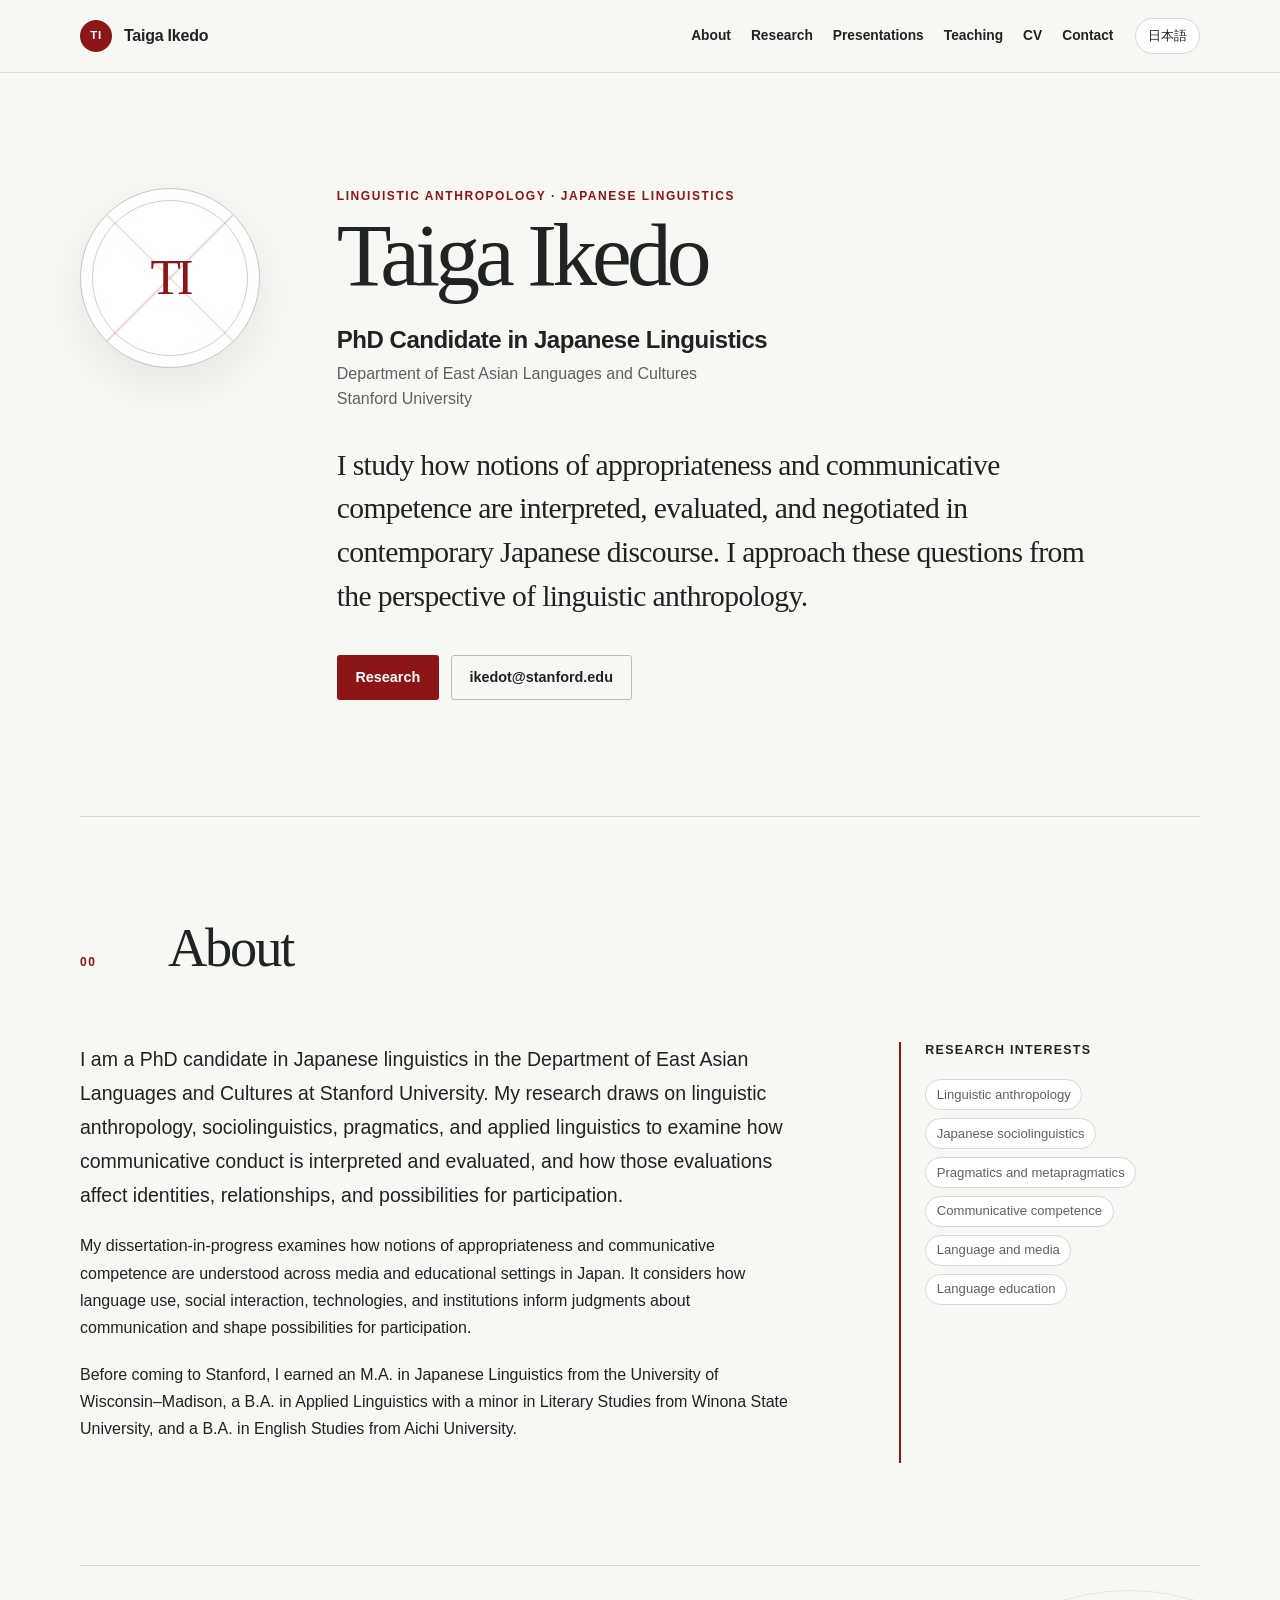
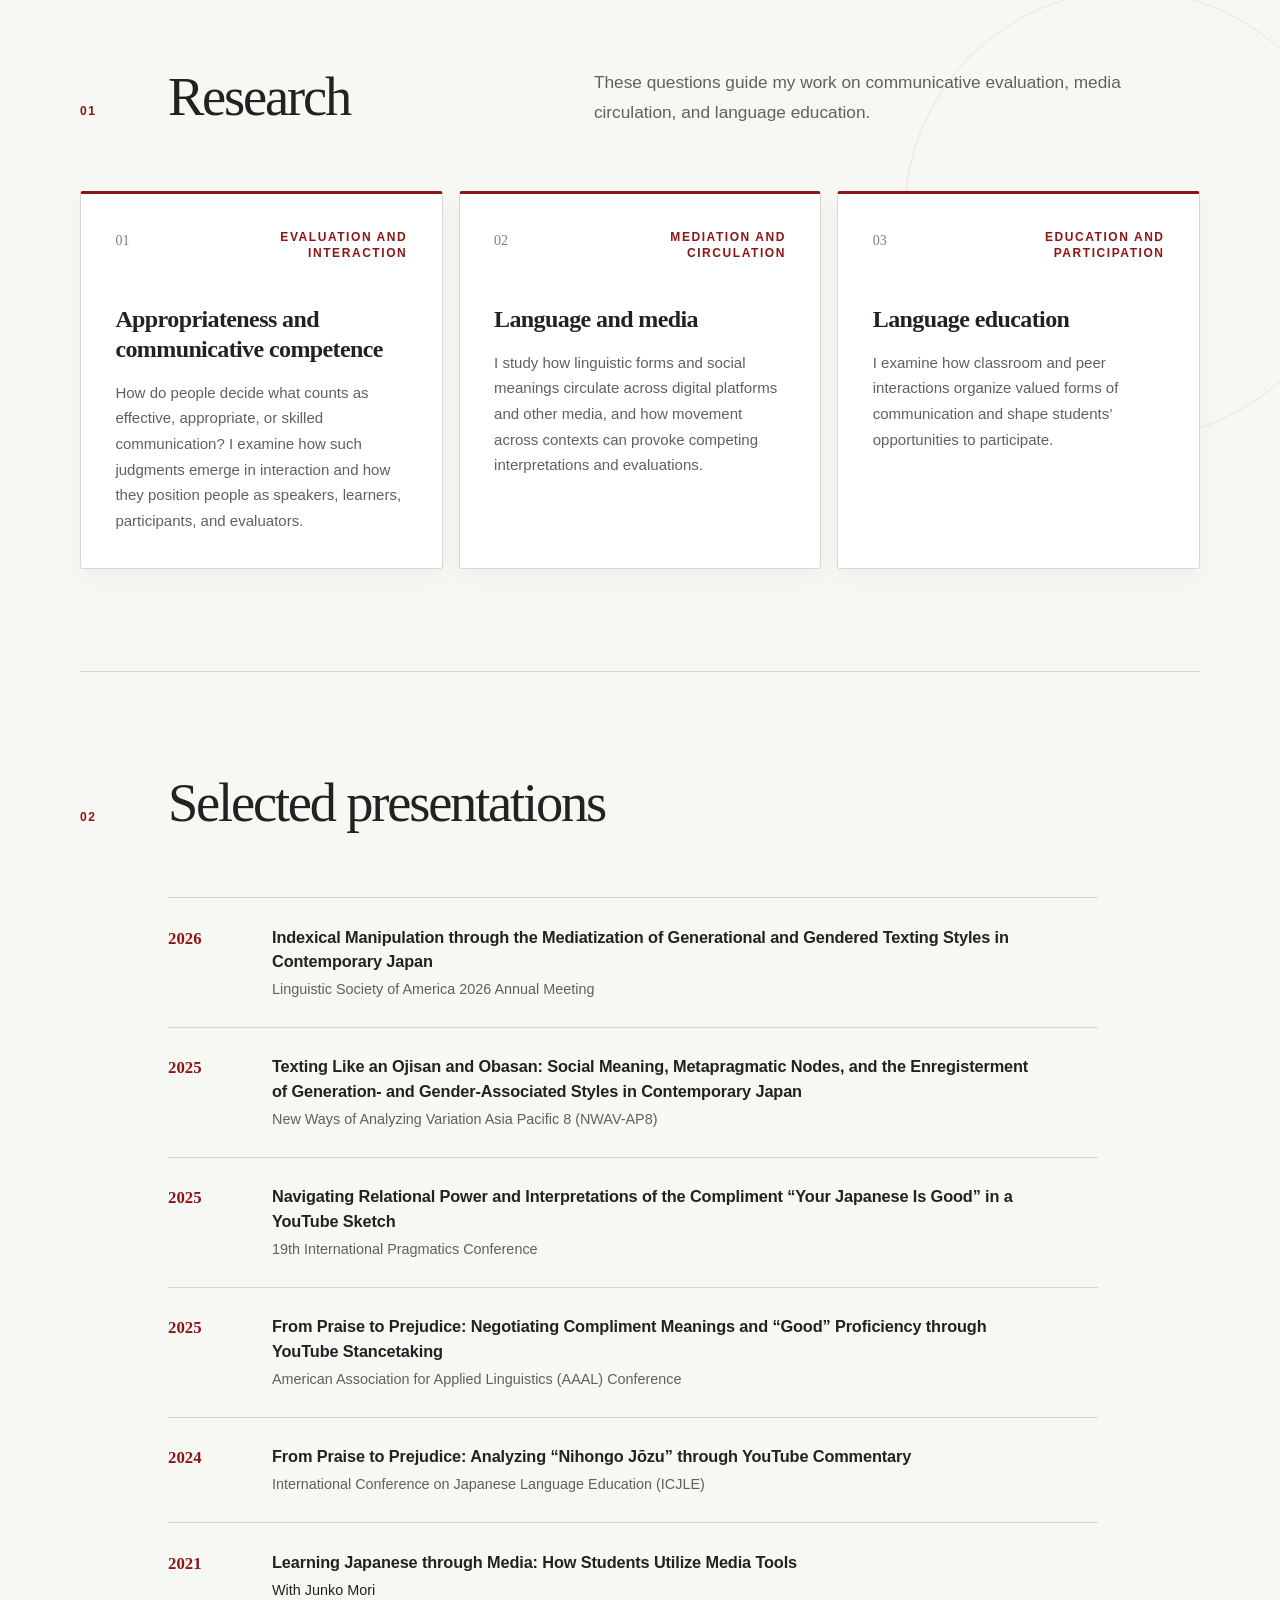
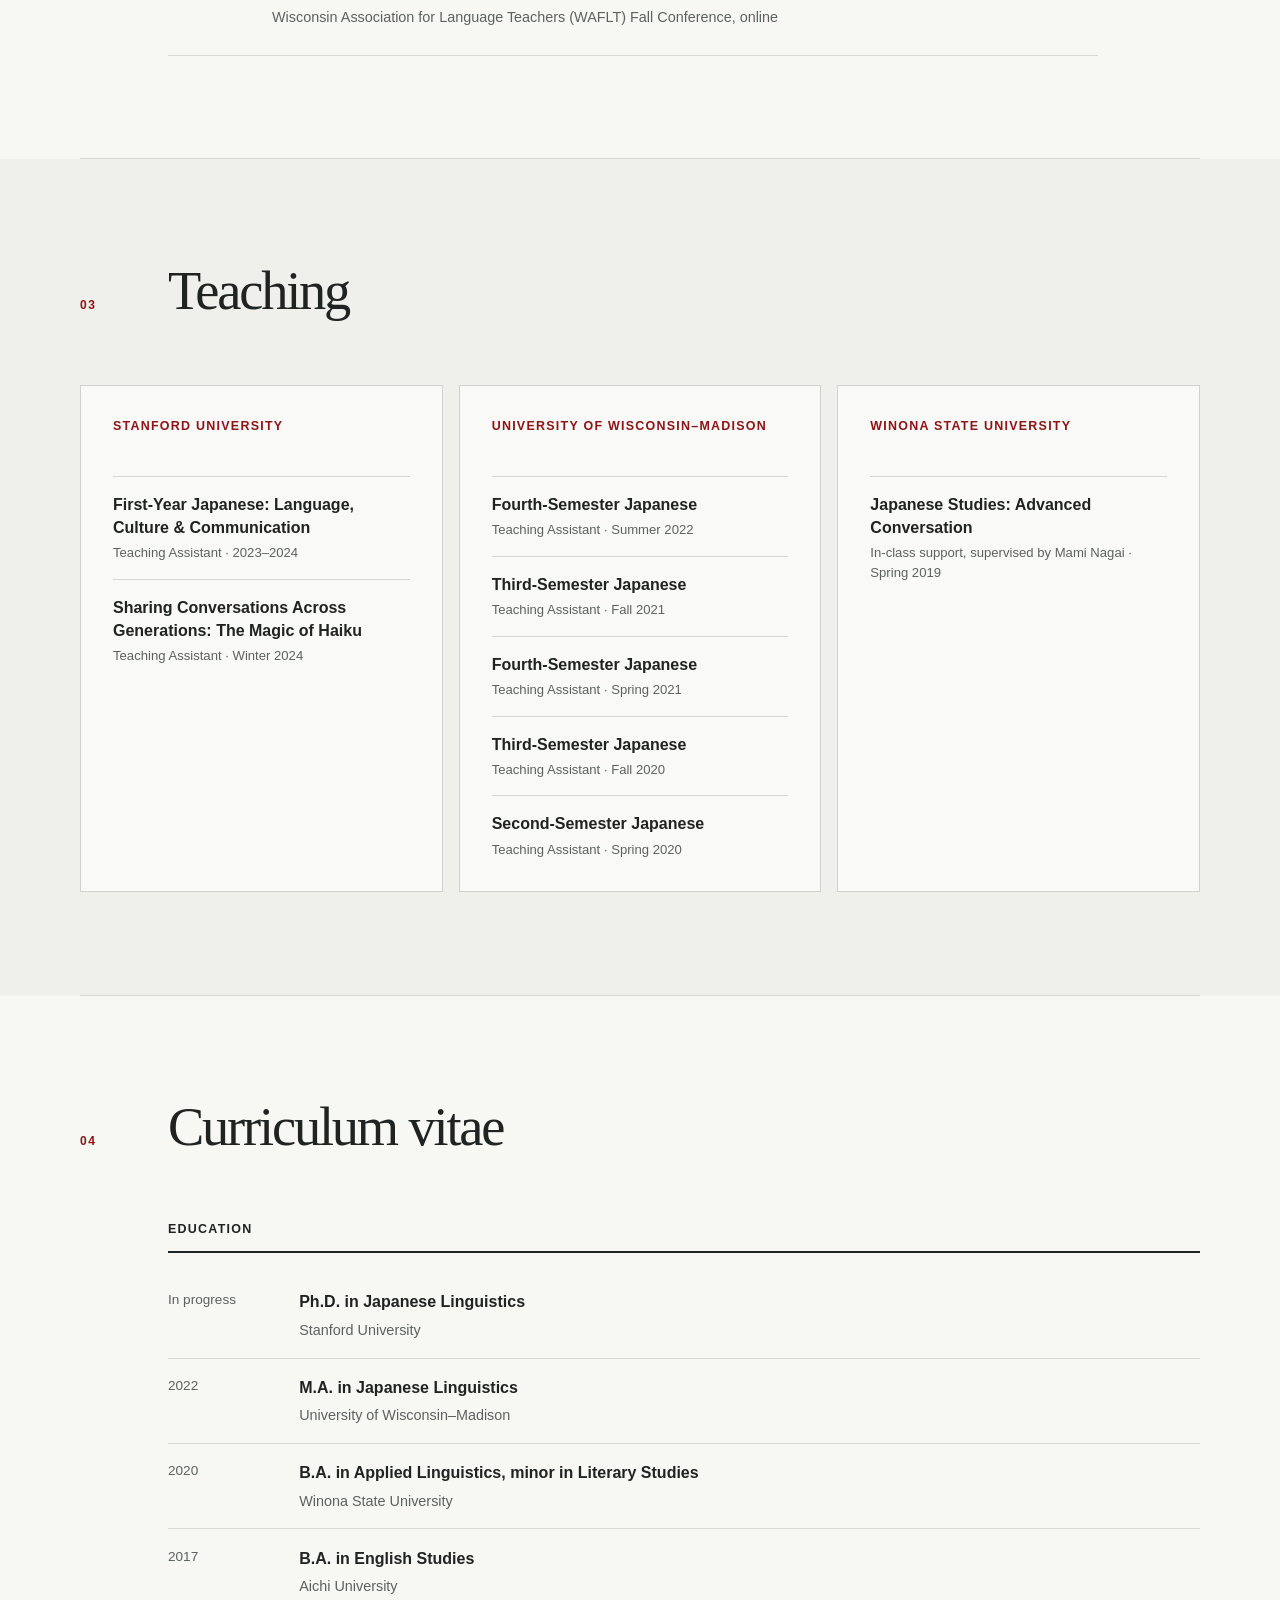
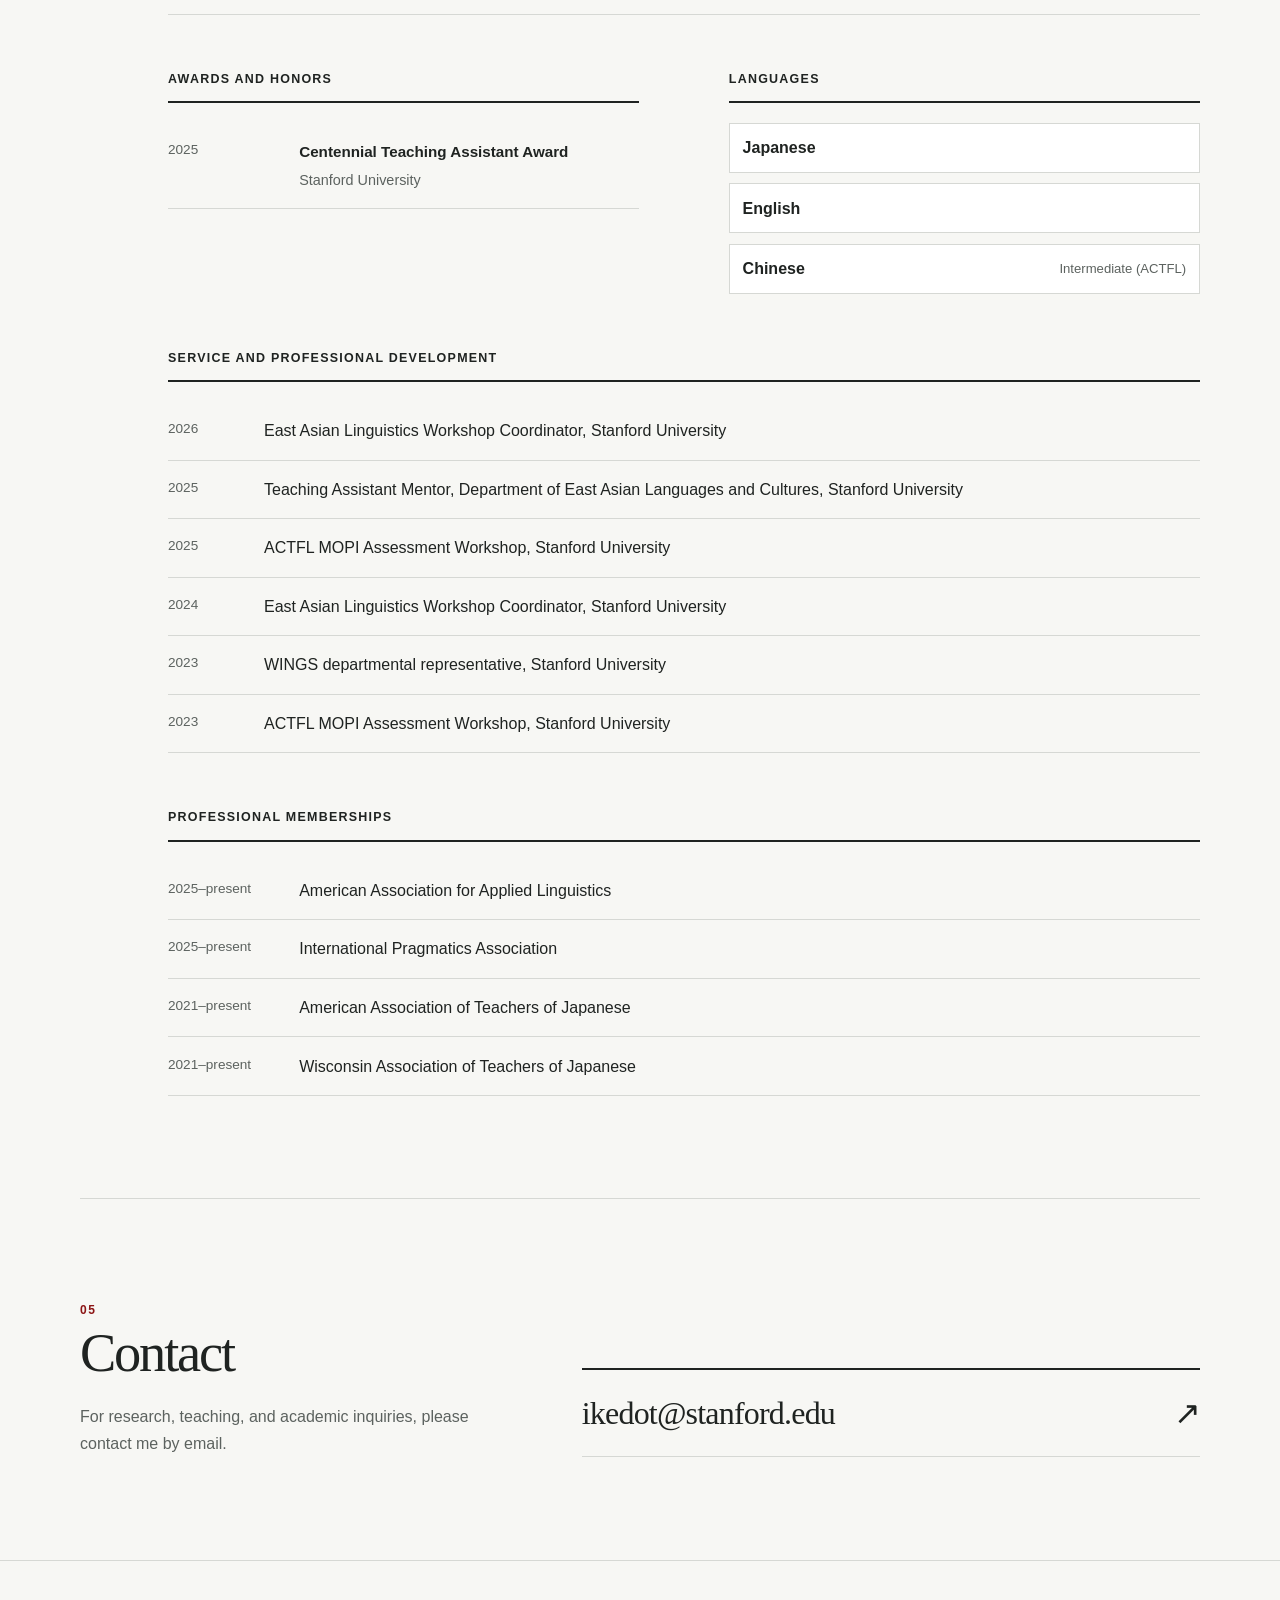
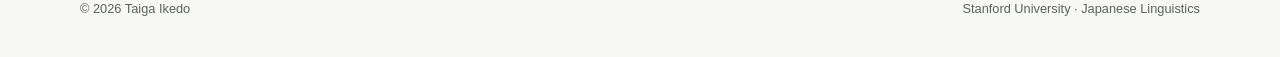
==== commit cd179a28: "Update live website wording" ====
--- a/index.html
+++ b/index.html
@@ -1,11 +1,11 @@
 <!doctype html><html lang=en-US><head><meta name=generator content="Hugo 0.147.0"><meta charset=utf-8><meta name=viewport content="width=device-width,initial-scale=1"><meta name=color-scheme content="light"><meta name=theme-color content="#8c1515"><title>Taiga Ikedo · PhD Candidate in Japanese Linguistics</title>
-<meta name=description content="Taiga Ikedo is a PhD candidate in Japanese linguistics at Stanford University studying communicative competence, social meaning, media, and education."><meta name=author content="Taiga Ikedo"><link rel=canonical href=https://taigaikedo.github.io/><link rel=alternate hreflang=en-US href=https://taigaikedo.github.io/><link rel=alternate hreflang=ja-JP href=https://taigaikedo.github.io/ja/><link rel=alternate hreflang=x-default href=https://taigaikedo.github.io/><meta property="og:type" content="website"><meta property="og:title" content="Taiga Ikedo · PhD Candidate in Japanese Linguistics"><meta property="og:description" content="Taiga Ikedo is a PhD candidate in Japanese linguistics at Stanford University studying communicative competence, social meaning, media, and education."><meta property="og:url" content="https://taigaikedo.github.io/"><meta property="og:site_name" content="Taiga Ikedo"><meta name=twitter:card content="summary"><link rel=icon href=/favicon.svg type=image/svg+xml><link rel=stylesheet href=/css/style.min.f893322eadc87ca54d47da61db6344ef0b15d9fec313b198606bc83c87c4647f.css integrity="sha256-+JMyLq3IfKVNR9ph22NE7wsV2f7DE7GYYGvIPIfEZH8="><script type=application/ld+json>{"@context":"https://schema.org","@type":"Person","affiliation":{"@type":"CollegeOrUniversity","name":"Stanford University"},"email":"mailto:ikedot@stanford.edu","jobTitle":"PhD Candidate in Japanese Linguistics","knowsLanguage":["Japanese","English","Chinese"],"name":"Taiga Ikedo","url":"https://taigaikedo.github.io/"}</script></head><body><a class=skip-link href=#main-content>Skip to content</a><header class=site-header><nav class=nav-shell aria-label="Primary navigation"><a class=brand href=/ aria-label="Taiga Ikedo · Home"><span class=brand-mark aria-hidden=true>TI</span>
+<meta name=description content="Taiga Ikedo is a PhD candidate in Japanese linguistics at Stanford University who studies appropriateness and communicative competence in contemporary Japanese discourse from a linguistic anthropological perspective."><meta name=author content="Taiga Ikedo"><link rel=canonical href=https://taigaikedo.github.io/><link rel=alternate hreflang=en-US href=https://taigaikedo.github.io/><link rel=alternate hreflang=ja-JP href=https://taigaikedo.github.io/ja/><link rel=alternate hreflang=x-default href=https://taigaikedo.github.io/><meta property="og:type" content="website"><meta property="og:title" content="Taiga Ikedo · PhD Candidate in Japanese Linguistics"><meta property="og:description" content="Taiga Ikedo is a PhD candidate in Japanese linguistics at Stanford University who studies appropriateness and communicative competence in contemporary Japanese discourse from a linguistic anthropological perspective."><meta property="og:url" content="https://taigaikedo.github.io/"><meta property="og:site_name" content="Taiga Ikedo"><meta name=twitter:card content="summary"><link rel=icon href=/favicon.svg type=image/svg+xml><link rel=stylesheet href=/css/style.min.f893322eadc87ca54d47da61db6344ef0b15d9fec313b198606bc83c87c4647f.css integrity="sha256-+JMyLq3IfKVNR9ph22NE7wsV2f7DE7GYYGvIPIfEZH8="><script type=application/ld+json>{"@context":"https://schema.org","@type":"Person","affiliation":{"@type":"CollegeOrUniversity","name":"Stanford University"},"email":"mailto:ikedot@stanford.edu","jobTitle":"PhD Candidate in Japanese Linguistics","knowsLanguage":["Japanese","English","Chinese"],"name":"Taiga Ikedo","url":"https://taigaikedo.github.io/"}</script></head><body><a class=skip-link href=#main-content>Skip to content</a><header class=site-header><nav class=nav-shell aria-label="Primary navigation"><a class=brand href=/ aria-label="Taiga Ikedo · Home"><span class=brand-mark aria-hidden=true>TI</span>
 <span class=brand-name>Taiga Ikedo</span></a><div class=nav-actions><div class=nav-links><a href=/#about>About</a>
 <a href=/#research>Research</a>
 <a href=/#presentations>Presentations</a>
 <a href=/#teaching>Teaching</a>
 <a href=/#cv>CV</a>
 <a href=/#contact>Contact</a></div><a class=language-switch href=/ja/ lang=ja-JP hreflang=ja-JP><span class=language-switch__short aria-hidden=true>JA</span>
-<span class=language-switch__long>日本語</span></a></div></nav></header><main id=main-content><article><section class=hero aria-labelledby=page-title><div class=hero-grid><div class=portrait-monogram aria-hidden=true><span>TI</span></div><div class=hero-copy><p class=eyebrow>Linguistic anthropology · Japanese linguistics</p><h1 id=page-title>Taiga Ikedo</h1><p class=role>PhD Candidate in Japanese Linguistics</p><p class=affiliation>Department of East Asian Languages and Cultures<br>Stanford University</p><p class=tagline>I study how communicative competence, social meaning, and personhood take shape through language, media, and education in contemporary Japan.</p><div class=hero-actions><a class="button button--primary" href=#research>Research</a>
-<a class="button button--secondary" href=mailto:ikedot@stanford.edu>ikedot@stanford.edu</a></div></div></div></section><section class=section id=about aria-labelledby=about-heading><div class=section-heading><p class=section-index>00</p><h2 id=about-heading>About</h2></div><div class=about-grid><div class="prose prose--lead"><p>I am a PhD candidate in Japanese linguistics in the Department of East Asian Languages and Cultures at Stanford University. My research brings linguistic anthropology into conversation with sociolinguistics, pragmatics, and applied linguistics. I examine how communicative conduct comes to be interpreted as competent or incompetent, and how those evaluations shape social personhood and possibilities for participation.</p><p>My dissertation, <em>Metapragmatic Assemblages: Communicative Competence, Mediation, and Relational Personhood</em>, brings together three sites: commentary surrounding <em>nihongo jōzu</em> (“your Japanese is good”) on YouTube, the circulation of <em>ojisan</em> and <em>obasan kōbun</em> texting registers in Japanese media, and ethnographic research on classroom and peer interaction at a Japanese high school. Across these sites, I follow how language, bodies, technologies, artifacts, and institutional arrangements mediate evaluation and participation.</p><p>Before coming to Stanford, I earned an M.A. in Japanese Linguistics from the University of Wisconsin–Madison, a B.A. in Applied Linguistics with a minor in Literary Studies from Winona State University, and a B.A. in English Studies from Aichi University.</p></div><aside class=interests aria-label="Research interests"><h3>Research interests</h3><ul class=tag-list><li>Linguistic anthropology</li><li>Japanese sociolinguistics</li><li>Pragmatics and metapragmatics</li><li>Communicative competence</li><li>Language and media</li><li>Language education</li></ul></aside></div></section><section class="section section--research" id=research aria-labelledby=research-heading><div class="section-heading section-heading--with-intro"><div><p class=section-index>01</p><h2 id=research-heading>Research</h2></div><p>My dissertation examines how communicative conduct, social values, and positions of participation and perception take shape together.</p></div><div class=project-grid><article class=project-card><div class=project-card__top><span class=project-number>01</span><p class=project-kicker>Language, race, and recognition</p></div><h3>“Nihongo jōzu” and communicative competence</h3><p>This project examines a YouTube sketch and its comment threads to ask how the ostensibly positive evaluation <em>nihongo jōzu</em> (“your Japanese is good”) positions speakers, addressees, and evaluators. It traces how pronunciation, racialized expectations, experience, and platform uptake shape who is recognized as competent and who is authorized to judge.</p></article><article class=project-card><div class=project-card__top><span class=project-number>02</span><p class=project-kicker>Gender, generation, and digital media</p></div><h3>Ojisan and obasan texting registers</h3><p>This project follows the circulation of “older-man” and “older-woman” texting registers across social media, news, television, dictionaries, and parody. It examines how detachable signs are recombined into gendered and generational figures, and how interpretations shift among creepy, awkward, affectionate, and outdated.</p></article><article class=project-card><div class=project-card__top><span class=project-number>03</span><p class=project-kicker>Language education and personhood</p></div><h3>Communicative competence in a Japanese high school</h3><p>This ethnographic project examines English, Japanese-language, interdisciplinary inquiry, and peer interaction across two high-school programs. It asks how pronunciation, honorifics, silence, participation, and other signs become linked to valued models of students and to possibilities for future participation.</p></article></div></section><section class=section id=presentations aria-labelledby=presentations-heading><div class=section-heading><p class=section-index>02</p><h2 id=presentations-heading>Selected presentations</h2></div><ol class=timeline-list><li><time>2026</time><div><h3 lang=en>Indexical Manipulation through the Mediatization of Generational and Gendered Texting Styles in Contemporary Japan</h3><p class=venue lang=en>Linguistic Society of America 2026 Annual Meeting</p></div></li><li><time>2025</time><div><h3 lang=en>Texting Like an Ojisan and Obasan: Social Meaning, Metapragmatic Nodes, and the Enregisterment of Generation- and Gender-Associated Styles in Contemporary Japan</h3><p class=venue lang=en>New Ways of Analyzing Variation Asia Pacific 8 (NWAV-AP8)</p></div></li><li><time>2025</time><div><h3 lang=en>Navigating Relational Power and Interpretations of the Compliment “Your Japanese Is Good” in a YouTube Sketch</h3><p class=venue lang=en>19th International Pragmatics Conference</p></div></li><li><time>2025</time><div><h3 lang=en>From Praise to Prejudice: Negotiating Compliment Meanings and “Good” Proficiency through YouTube Stancetaking</h3><p class=venue lang=en>American Association for Applied Linguistics (AAAL) Conference</p></div></li><li><time>2024</time><div><h3 lang=en>From Praise to Prejudice: Analyzing “Nihongo Jōzu” through YouTube Commentary</h3><p class=venue lang=en>International Conference on Japanese Language Education (ICJLE)</p></div></li><li><time>2021</time><div><h3 lang=en>Learning Japanese through Media: How Students Utilize Media Tools</h3><p class=authors>With Junko Mori</p><p class=venue lang=en>Wisconsin Association for Language Teachers (WAFLT) Fall Conference, online</p></div></li></ol></section><section class="section section--tinted" id=teaching aria-labelledby=teaching-heading><div class=section-heading><p class=section-index>03</p><h2 id=teaching-heading>Teaching</h2></div><div class=teaching-grid><section class=teaching-group><h3>Stanford University</h3><ul><li><p class=course>First-Year Japanese: Language, Culture & Communication</p><p class=course-meta>Teaching Assistant · 2023–2024</p></li><li><p class=course>Sharing Conversations Across Generations: The Magic of Haiku</p><p class=course-meta>Teaching Assistant · Winter 2024</p></li></ul></section><section class=teaching-group><h3>University of Wisconsin–Madison</h3><ul><li><p class=course>Fourth-Semester Japanese</p><p class=course-meta>Teaching Assistant · Summer 2022</p></li><li><p class=course>Third-Semester Japanese</p><p class=course-meta>Teaching Assistant · Fall 2021</p></li><li><p class=course>Fourth-Semester Japanese</p><p class=course-meta>Teaching Assistant · Spring 2021</p></li><li><p class=course>Third-Semester Japanese</p><p class=course-meta>Teaching Assistant · Fall 2020</p></li><li><p class=course>Second-Semester Japanese</p><p class=course-meta>Teaching Assistant · Spring 2020</p></li></ul></section><section class=teaching-group><h3>Winona State University</h3><ul><li><p class=course>Japanese Studies: Advanced Conversation</p><p class=course-meta>In-class support, supervised by Mami Nagai · Spring 2019</p></li></ul></section></div></section><section class=section id=cv aria-labelledby=cv-heading><div class=section-heading><p class=section-index>04</p><h2 id=cv-heading>Curriculum vitae</h2></div><div class=cv-grid><section class="cv-block cv-block--wide"><h3>Education</h3><ol class=credential-list><li><time>In progress</time><div><p class=credential>Ph.D. in Japanese Linguistics</p><p>Stanford University</p></div></li><li><time>2022</time><div><p class=credential>M.A. in Japanese Linguistics</p><p>University of Wisconsin–Madison</p></div></li><li><time>2020</time><div><p class=credential>B.A. in Applied Linguistics, minor in Literary Studies</p><p>Winona State University</p></div></li><li><time>2017</time><div><p class=credential>B.A. in English Studies</p><p>Aichi University</p></div></li></ol></section><section class=cv-block><h3>Awards and honors</h3><ul class=simple-list><li><span>2025</span><div><strong>Centennial Teaching Assistant Award</strong><small>Stanford University</small></div></li></ul></section><section class=cv-block><h3>Languages</h3><ul class=language-list><li><strong>Japanese</strong></li><li><strong>English</strong></li><li><strong>Chinese</strong><span>Intermediate (ACTFL)</span></li></ul></section><section class="cv-block cv-block--wide"><h3>Service and professional development</h3><ul class="simple-list simple-list--service"><li><span>2026</span><p>East Asian Linguistics Workshop Coordinator, Stanford University</p></li><li><span>2025</span><p>Teaching Assistant Mentor, Department of East Asian Languages and Cultures, Stanford University</p></li><li><span>2025</span><p>ACTFL MOPI Assessment Workshop, Stanford University</p></li><li><span>2024</span><p>East Asian Linguistics Workshop Coordinator, Stanford University</p></li><li><span>2023</span><p>WINGS departmental representative, Stanford University</p></li><li><span>2023</span><p>ACTFL MOPI Assessment Workshop, Stanford University</p></li></ul></section><section class="cv-block cv-block--wide"><h3>Professional memberships</h3><ul class=membership-list><li><span>2025–present</span><p lang=en>American Association for Applied Linguistics</p></li><li><span>2025–present</span><p lang=en>International Pragmatics Association</p></li><li><span>2021–present</span><p lang=en>American Association of Teachers of Japanese</p></li><li><span>2021–present</span><p lang=en>Wisconsin Association of Teachers of Japanese</p></li></ul></section></div></section><section class=contact-section id=contact aria-labelledby=contact-heading><div><p class=section-index>05</p><h2 id=contact-heading>Contact</h2><p>For research, teaching, and academic inquiries, please contact me by email.</p></div><a class=contact-link href=mailto:ikedot@stanford.edu aria-label="Email Taiga Ikedo"><span>ikedot@stanford.edu</span>
+<span class=language-switch__long>日本語</span></a></div></nav></header><main id=main-content><article><section class=hero aria-labelledby=page-title><div class=hero-grid><div class=portrait-monogram aria-hidden=true><span>TI</span></div><div class=hero-copy><p class=eyebrow>Linguistic anthropology · Japanese linguistics</p><h1 id=page-title>Taiga Ikedo</h1><p class=role>PhD Candidate in Japanese Linguistics</p><p class=affiliation>Department of East Asian Languages and Cultures<br>Stanford University</p><p class=tagline>I study how notions of appropriateness and communicative competence are interpreted, evaluated, and negotiated in contemporary Japanese discourse. I approach these questions from the perspective of linguistic anthropology.</p><div class=hero-actions><a class="button button--primary" href=#research>Research</a>
+<a class="button button--secondary" href=mailto:ikedot@stanford.edu>ikedot@stanford.edu</a></div></div></div></section><section class=section id=about aria-labelledby=about-heading><div class=section-heading><p class=section-index>00</p><h2 id=about-heading>About</h2></div><div class=about-grid><div class="prose prose--lead"><p>I am a PhD candidate in Japanese linguistics in the Department of East Asian Languages and Cultures at Stanford University. My research draws on linguistic anthropology, sociolinguistics, pragmatics, and applied linguistics to examine how communicative conduct is interpreted and evaluated, and how those evaluations affect identities, relationships, and possibilities for participation.</p><p>My dissertation-in-progress examines how notions of appropriateness and communicative competence are understood across media and educational settings in Japan. It considers how language use, social interaction, technologies, and institutions inform judgments about communication and shape possibilities for participation.</p><p>Before coming to Stanford, I earned an M.A. in Japanese Linguistics from the University of Wisconsin–Madison, a B.A. in Applied Linguistics with a minor in Literary Studies from Winona State University, and a B.A. in English Studies from Aichi University.</p></div><aside class=interests aria-label="Research interests"><h3>Research interests</h3><ul class=tag-list><li>Linguistic anthropology</li><li>Japanese sociolinguistics</li><li>Pragmatics and metapragmatics</li><li>Communicative competence</li><li>Language and media</li><li>Language education</li></ul></aside></div></section><section class="section section--research" id=research aria-labelledby=research-heading><div class="section-heading section-heading--with-intro"><div><p class=section-index>01</p><h2 id=research-heading>Research</h2></div><p>These questions guide my work on communicative evaluation, media circulation, and language education.</p></div><div class=project-grid><article class=project-card><div class=project-card__top><span class=project-number>01</span><p class=project-kicker>Evaluation and interaction</p></div><h3>Appropriateness and communicative competence</h3><p>How do people decide what counts as effective, appropriate, or skilled communication? I examine how such judgments emerge in interaction and how they position people as speakers, learners, participants, and evaluators.</p></article><article class=project-card><div class=project-card__top><span class=project-number>02</span><p class=project-kicker>Mediation and circulation</p></div><h3>Language and media</h3><p>I study how linguistic forms and social meanings circulate across digital platforms and other media, and how movement across contexts can provoke competing interpretations and evaluations.</p></article><article class=project-card><div class=project-card__top><span class=project-number>03</span><p class=project-kicker>Education and participation</p></div><h3>Language education</h3><p>I examine how classroom and peer interactions organize valued forms of communication and shape students’ opportunities to participate.</p></article></div></section><section class=section id=presentations aria-labelledby=presentations-heading><div class=section-heading><p class=section-index>02</p><h2 id=presentations-heading>Selected presentations</h2></div><ol class=timeline-list><li><time>2026</time><div><h3 lang=en>Indexical Manipulation through the Mediatization of Generational and Gendered Texting Styles in Contemporary Japan</h3><p class=venue lang=en>Linguistic Society of America 2026 Annual Meeting</p></div></li><li><time>2025</time><div><h3 lang=en>Texting Like an Ojisan and Obasan: Social Meaning, Metapragmatic Nodes, and the Enregisterment of Generation- and Gender-Associated Styles in Contemporary Japan</h3><p class=venue lang=en>New Ways of Analyzing Variation Asia Pacific 8 (NWAV-AP8)</p></div></li><li><time>2025</time><div><h3 lang=en>Navigating Relational Power and Interpretations of the Compliment “Your Japanese Is Good” in a YouTube Sketch</h3><p class=venue lang=en>19th International Pragmatics Conference</p></div></li><li><time>2025</time><div><h3 lang=en>From Praise to Prejudice: Negotiating Compliment Meanings and “Good” Proficiency through YouTube Stancetaking</h3><p class=venue lang=en>American Association for Applied Linguistics (AAAL) Conference</p></div></li><li><time>2024</time><div><h3 lang=en>From Praise to Prejudice: Analyzing “Nihongo Jōzu” through YouTube Commentary</h3><p class=venue lang=en>International Conference on Japanese Language Education (ICJLE)</p></div></li><li><time>2021</time><div><h3 lang=en>Learning Japanese through Media: How Students Utilize Media Tools</h3><p class=authors>With Junko Mori</p><p class=venue lang=en>Wisconsin Association for Language Teachers (WAFLT) Fall Conference, online</p></div></li></ol></section><section class="section section--tinted" id=teaching aria-labelledby=teaching-heading><div class=section-heading><p class=section-index>03</p><h2 id=teaching-heading>Teaching</h2></div><div class=teaching-grid><section class=teaching-group><h3>Stanford University</h3><ul><li><p class=course>First-Year Japanese: Language, Culture & Communication</p><p class=course-meta>Teaching Assistant · 2023–2024</p></li><li><p class=course>Sharing Conversations Across Generations: The Magic of Haiku</p><p class=course-meta>Teaching Assistant · Winter 2024</p></li></ul></section><section class=teaching-group><h3>University of Wisconsin–Madison</h3><ul><li><p class=course>Fourth-Semester Japanese</p><p class=course-meta>Teaching Assistant · Summer 2022</p></li><li><p class=course>Third-Semester Japanese</p><p class=course-meta>Teaching Assistant · Fall 2021</p></li><li><p class=course>Fourth-Semester Japanese</p><p class=course-meta>Teaching Assistant · Spring 2021</p></li><li><p class=course>Third-Semester Japanese</p><p class=course-meta>Teaching Assistant · Fall 2020</p></li><li><p class=course>Second-Semester Japanese</p><p class=course-meta>Teaching Assistant · Spring 2020</p></li></ul></section><section class=teaching-group><h3>Winona State University</h3><ul><li><p class=course>Japanese Studies: Advanced Conversation</p><p class=course-meta>In-class support, supervised by Mami Nagai · Spring 2019</p></li></ul></section></div></section><section class=section id=cv aria-labelledby=cv-heading><div class=section-heading><p class=section-index>04</p><h2 id=cv-heading>Curriculum vitae</h2></div><div class=cv-grid><section class="cv-block cv-block--wide"><h3>Education</h3><ol class=credential-list><li><time>In progress</time><div><p class=credential>Ph.D. in Japanese Linguistics</p><p>Stanford University</p></div></li><li><time>2022</time><div><p class=credential>M.A. in Japanese Linguistics</p><p>University of Wisconsin–Madison</p></div></li><li><time>2020</time><div><p class=credential>B.A. in Applied Linguistics, minor in Literary Studies</p><p>Winona State University</p></div></li><li><time>2017</time><div><p class=credential>B.A. in English Studies</p><p>Aichi University</p></div></li></ol></section><section class=cv-block><h3>Awards and honors</h3><ul class=simple-list><li><span>2025</span><div><strong>Centennial Teaching Assistant Award</strong><small>Stanford University</small></div></li></ul></section><section class=cv-block><h3>Languages</h3><ul class=language-list><li><strong>Japanese</strong></li><li><strong>English</strong></li><li><strong>Chinese</strong><span>Intermediate (ACTFL)</span></li></ul></section><section class="cv-block cv-block--wide"><h3>Service and professional development</h3><ul class="simple-list simple-list--service"><li><span>2026</span><p>East Asian Linguistics Workshop Coordinator, Stanford University</p></li><li><span>2025</span><p>Teaching Assistant Mentor, Department of East Asian Languages and Cultures, Stanford University</p></li><li><span>2025</span><p>ACTFL MOPI Assessment Workshop, Stanford University</p></li><li><span>2024</span><p>East Asian Linguistics Workshop Coordinator, Stanford University</p></li><li><span>2023</span><p>WINGS departmental representative, Stanford University</p></li><li><span>2023</span><p>ACTFL MOPI Assessment Workshop, Stanford University</p></li></ul></section><section class="cv-block cv-block--wide"><h3>Professional memberships</h3><ul class=membership-list><li><span>2025–present</span><p lang=en>American Association for Applied Linguistics</p></li><li><span>2025–present</span><p lang=en>International Pragmatics Association</p></li><li><span>2021–present</span><p lang=en>American Association of Teachers of Japanese</p></li><li><span>2021–present</span><p lang=en>Wisconsin Association of Teachers of Japanese</p></li></ul></section></div></section><section class=contact-section id=contact aria-labelledby=contact-heading><div><p class=section-index>05</p><h2 id=contact-heading>Contact</h2><p>For research, teaching, and academic inquiries, please contact me by email.</p></div><a class=contact-link href=mailto:ikedot@stanford.edu aria-label="Email Taiga Ikedo"><span>ikedot@stanford.edu</span>
 <span aria-hidden=true>↗</span></a></section></article></main><footer class=site-footer><div class=footer-inner><p>© 2026 Taiga Ikedo</p><p>Stanford University · Japanese Linguistics</p></div></footer></body></html>
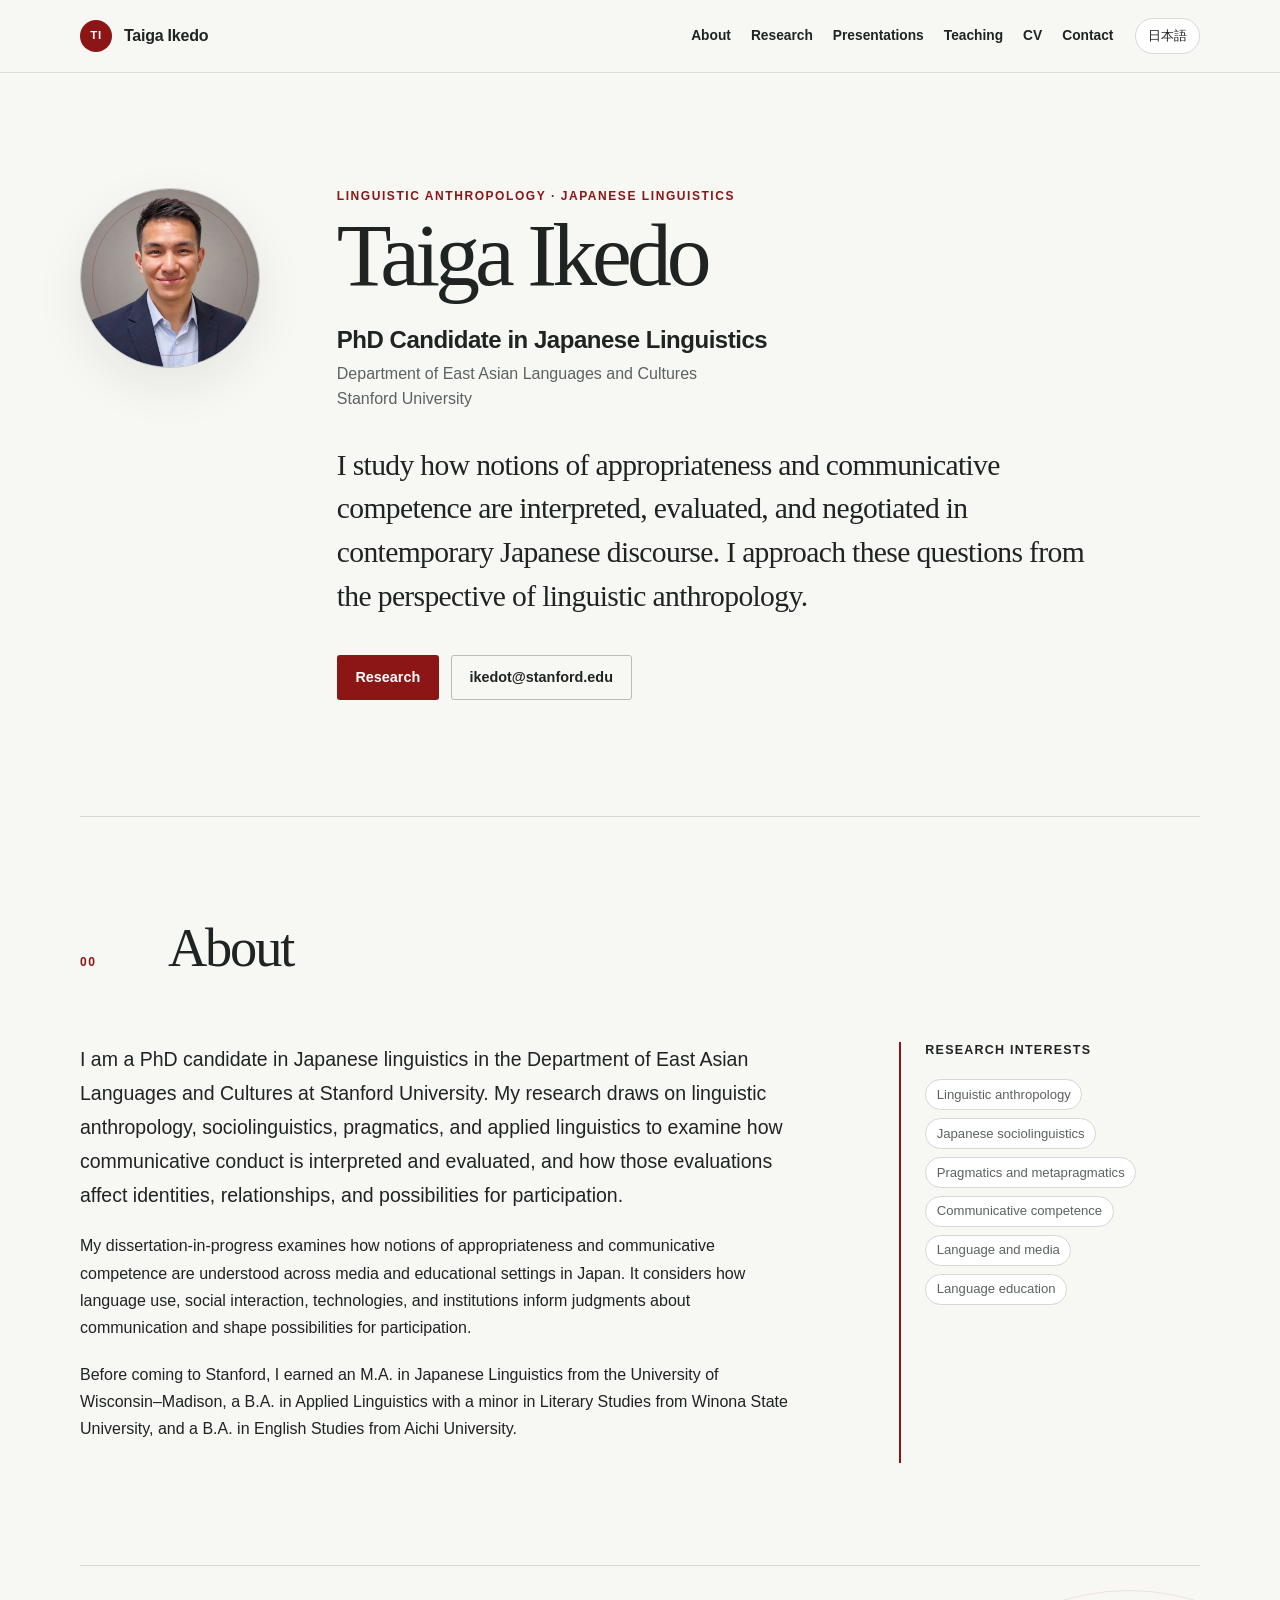
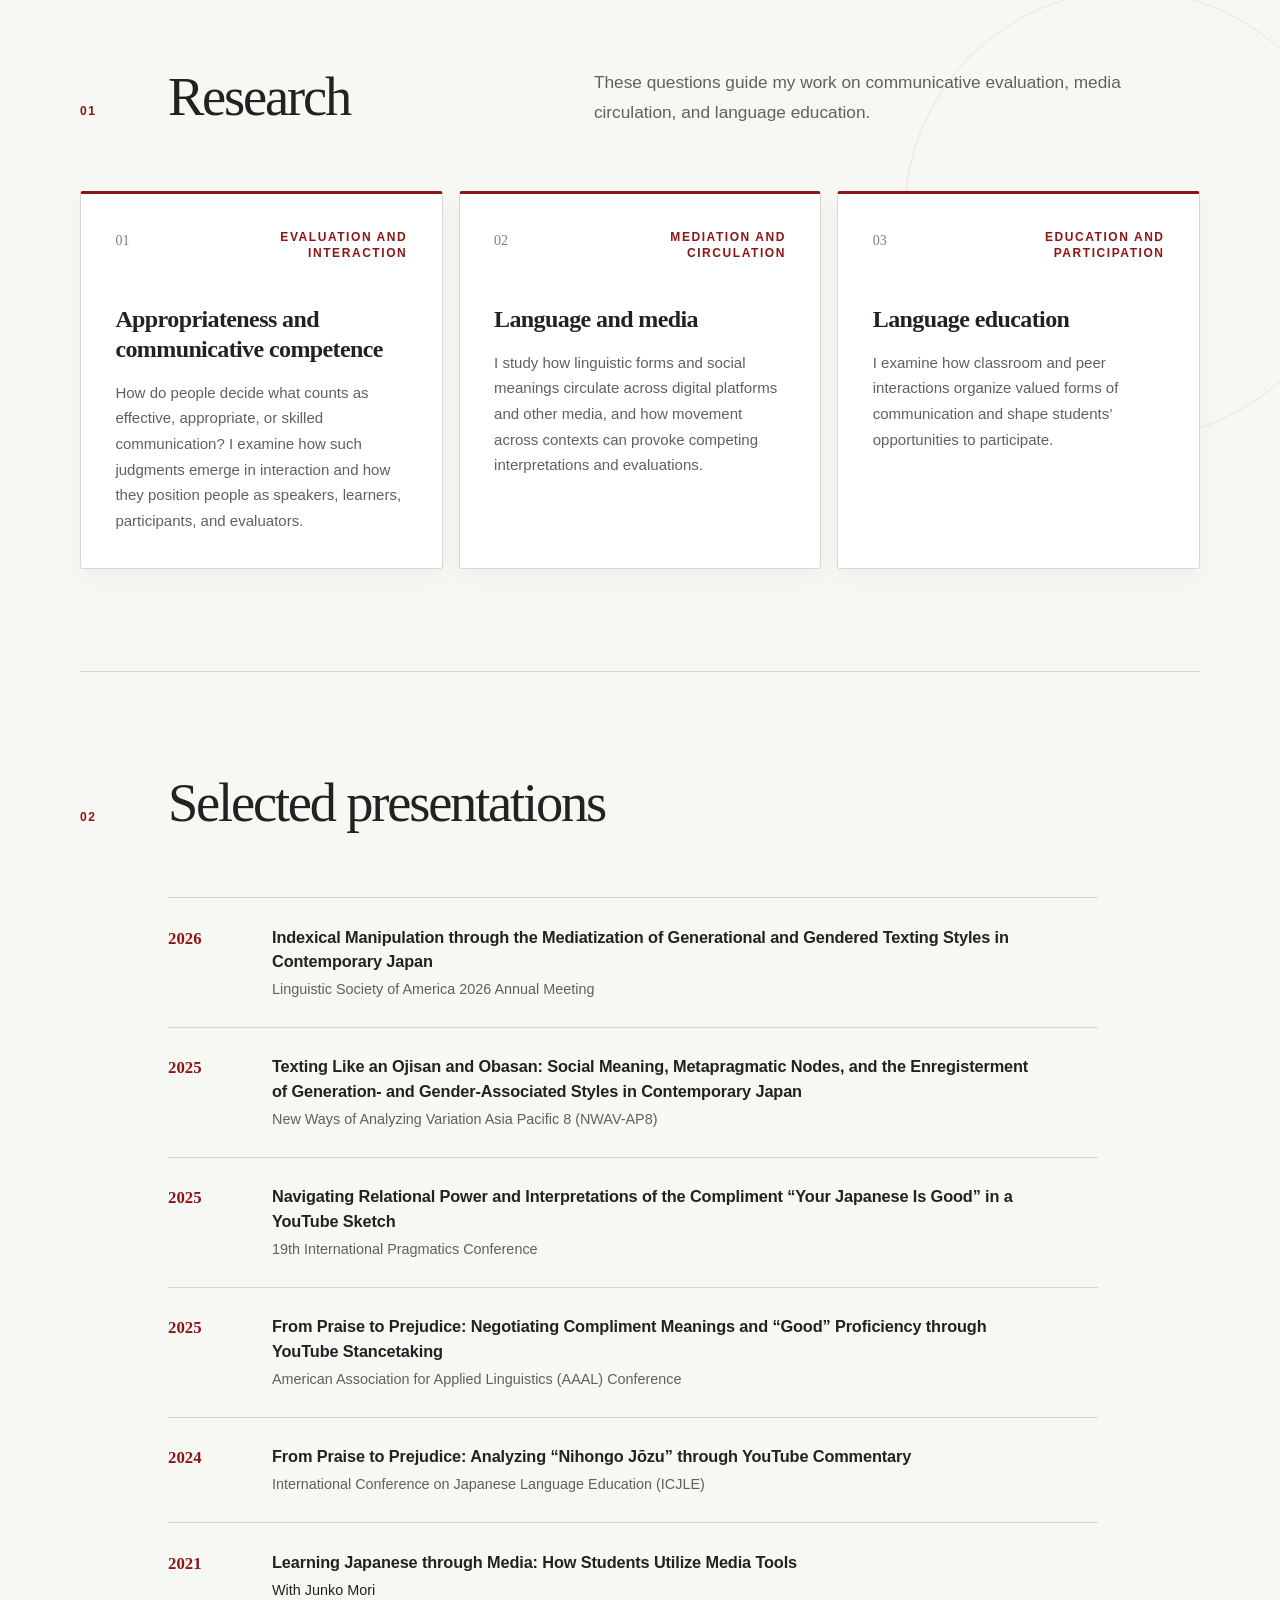
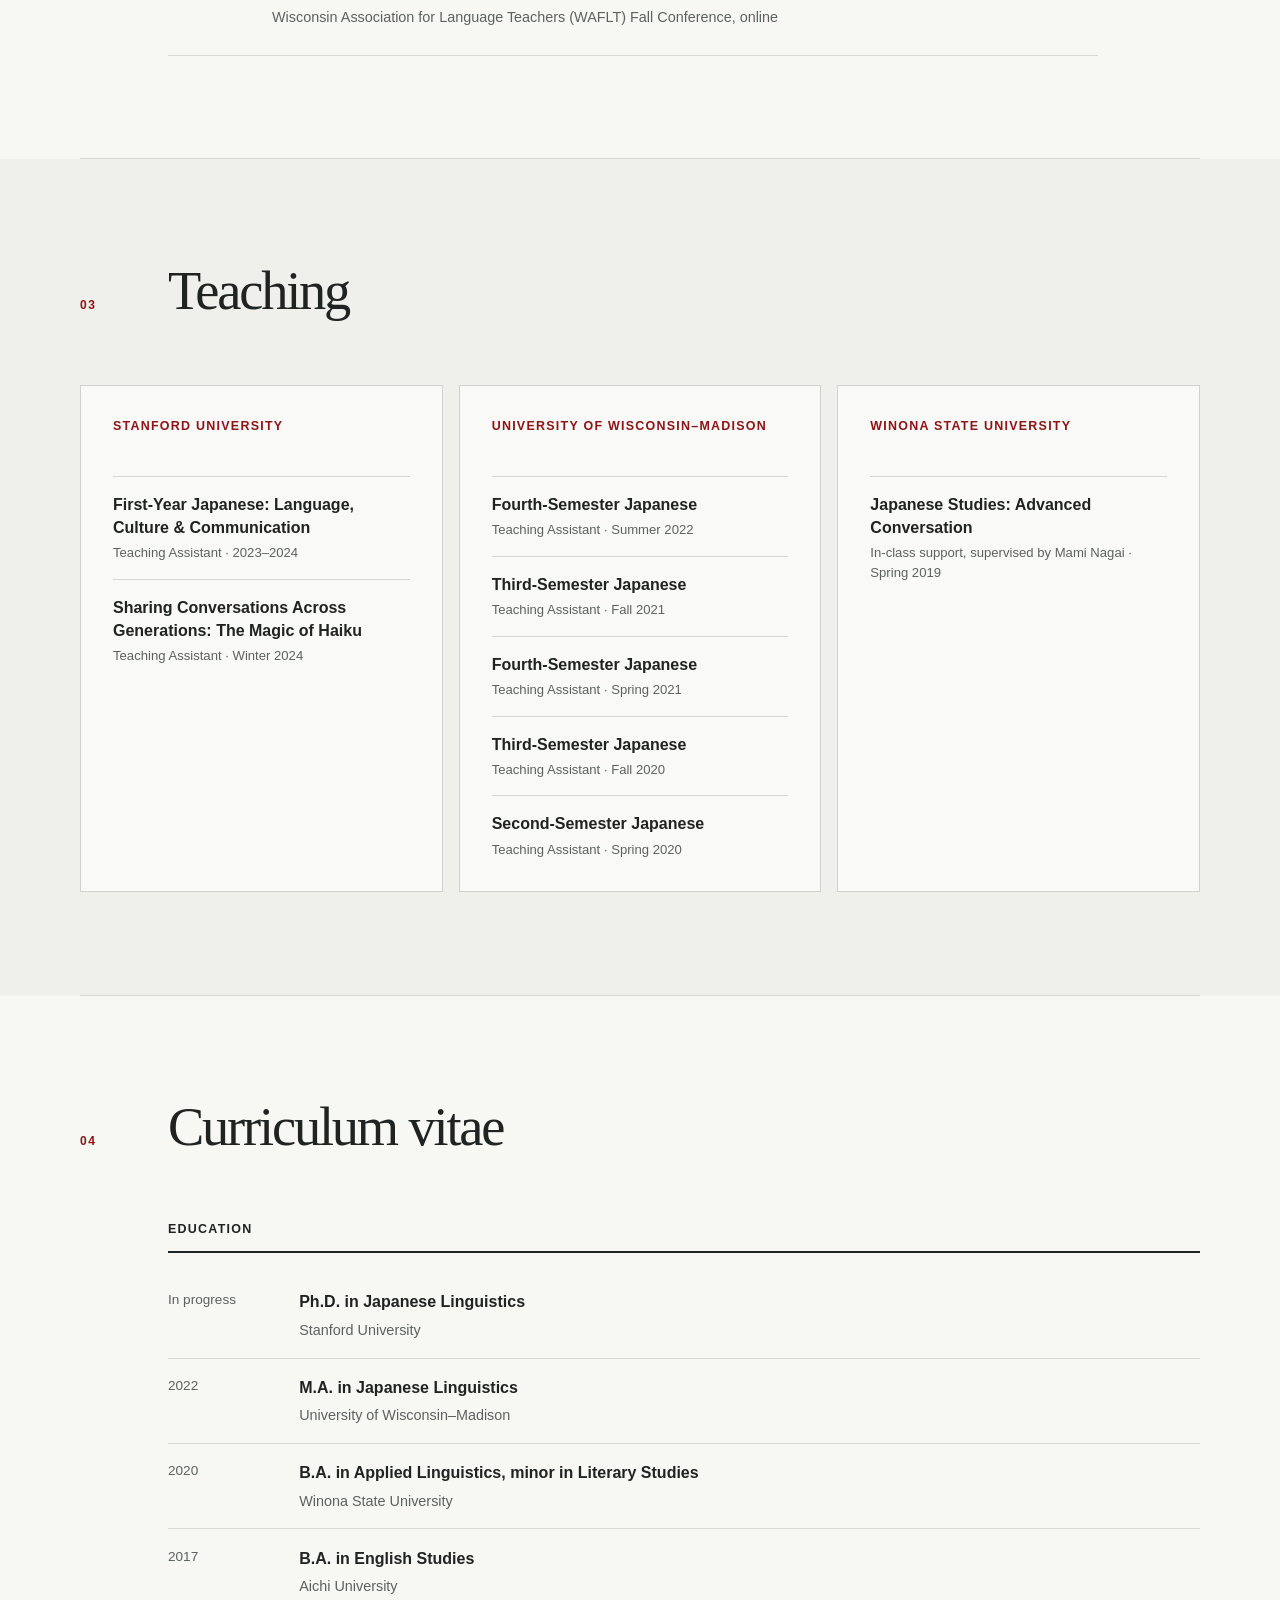
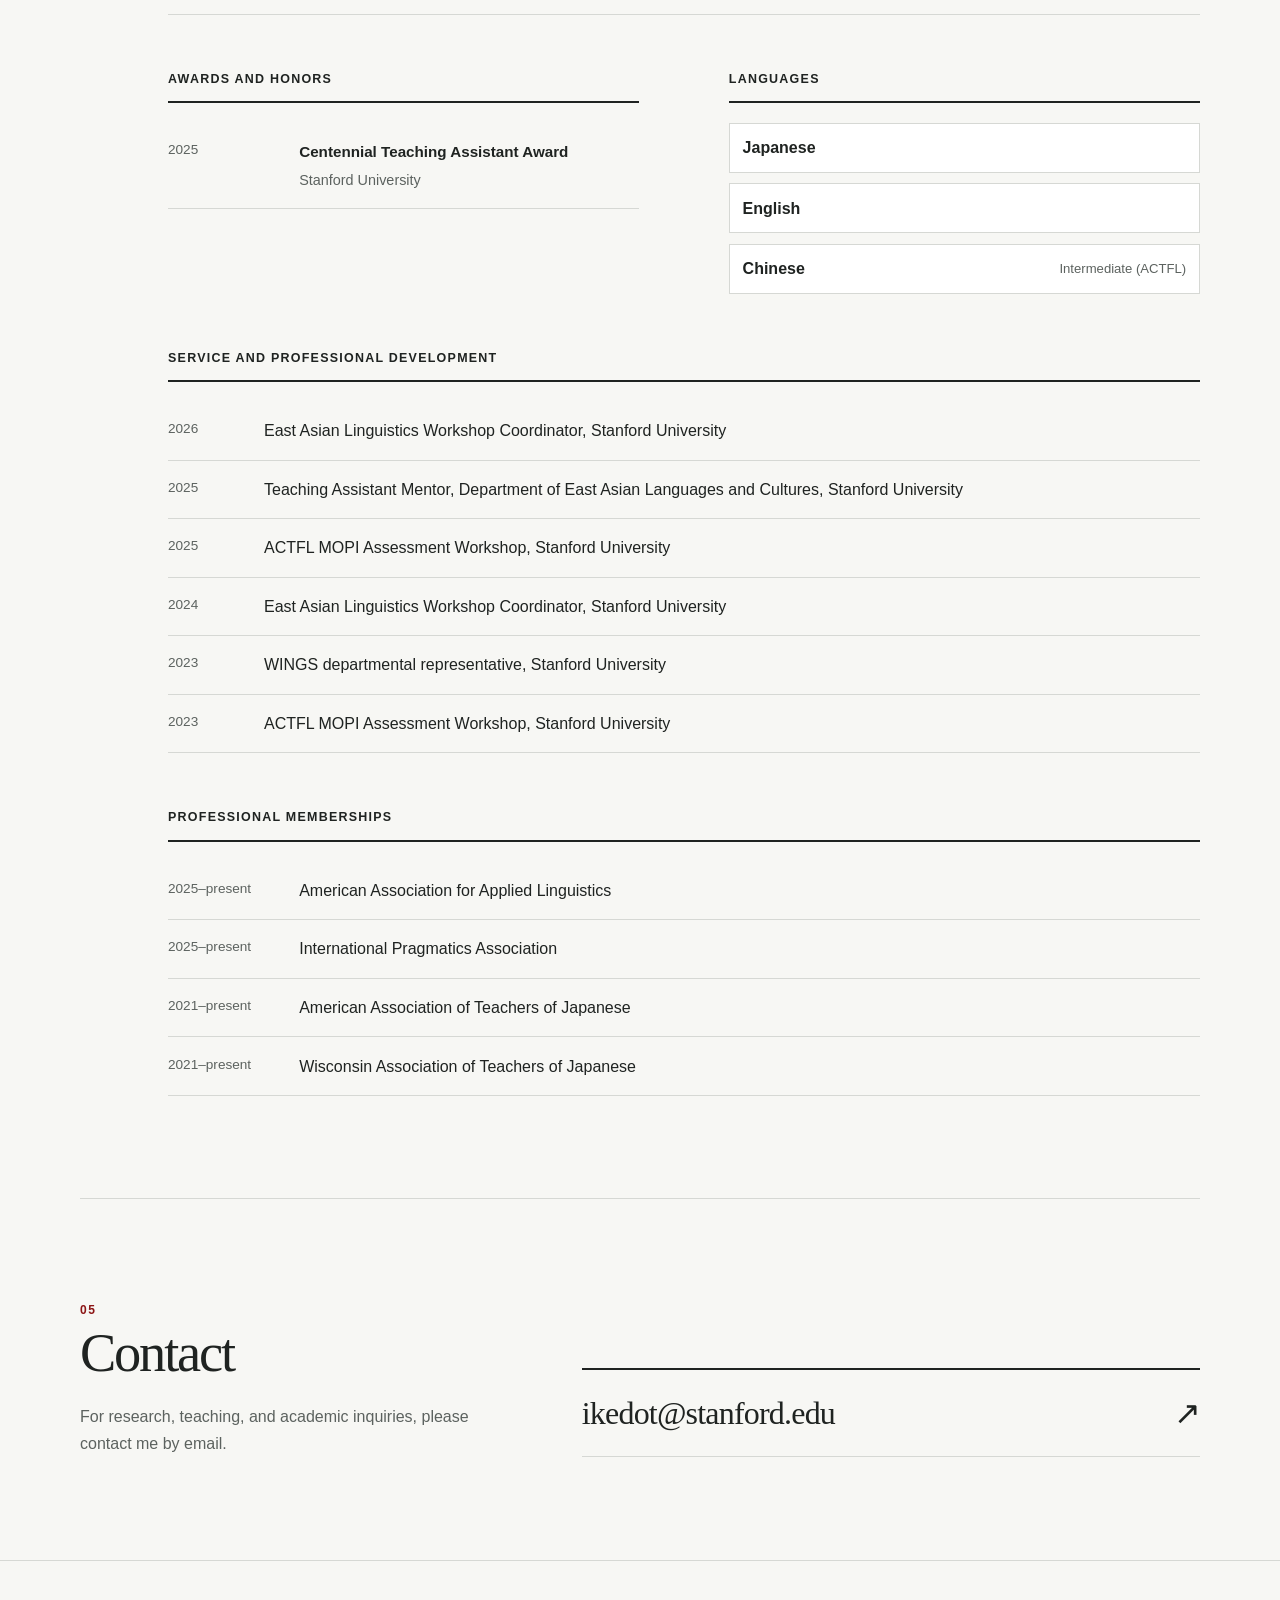
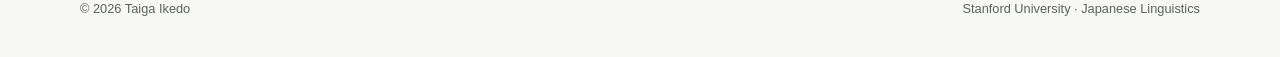
==== commit 3be1bbdb: "Add professional profile photo" ====
--- a/index.html
+++ b/index.html
@@ -1,11 +1,11 @@
 <!doctype html><html lang=en-US><head><meta name=generator content="Hugo 0.147.0"><meta charset=utf-8><meta name=viewport content="width=device-width,initial-scale=1"><meta name=color-scheme content="light"><meta name=theme-color content="#8c1515"><title>Taiga Ikedo · PhD Candidate in Japanese Linguistics</title>
-<meta name=description content="Taiga Ikedo is a PhD candidate in Japanese linguistics at Stanford University who studies appropriateness and communicative competence in contemporary Japanese discourse from a linguistic anthropological perspective."><meta name=author content="Taiga Ikedo"><link rel=canonical href=https://taigaikedo.github.io/><link rel=alternate hreflang=en-US href=https://taigaikedo.github.io/><link rel=alternate hreflang=ja-JP href=https://taigaikedo.github.io/ja/><link rel=alternate hreflang=x-default href=https://taigaikedo.github.io/><meta property="og:type" content="website"><meta property="og:title" content="Taiga Ikedo · PhD Candidate in Japanese Linguistics"><meta property="og:description" content="Taiga Ikedo is a PhD candidate in Japanese linguistics at Stanford University who studies appropriateness and communicative competence in contemporary Japanese discourse from a linguistic anthropological perspective."><meta property="og:url" content="https://taigaikedo.github.io/"><meta property="og:site_name" content="Taiga Ikedo"><meta name=twitter:card content="summary"><link rel=icon href=/favicon.svg type=image/svg+xml><link rel=stylesheet href=/css/style.min.f893322eadc87ca54d47da61db6344ef0b15d9fec313b198606bc83c87c4647f.css integrity="sha256-+JMyLq3IfKVNR9ph22NE7wsV2f7DE7GYYGvIPIfEZH8="><script type=application/ld+json>{"@context":"https://schema.org","@type":"Person","affiliation":{"@type":"CollegeOrUniversity","name":"Stanford University"},"email":"mailto:ikedot@stanford.edu","jobTitle":"PhD Candidate in Japanese Linguistics","knowsLanguage":["Japanese","English","Chinese"],"name":"Taiga Ikedo","url":"https://taigaikedo.github.io/"}</script></head><body><a class=skip-link href=#main-content>Skip to content</a><header class=site-header><nav class=nav-shell aria-label="Primary navigation"><a class=brand href=/ aria-label="Taiga Ikedo · Home"><span class=brand-mark aria-hidden=true>TI</span>
+<meta name=description content="Taiga Ikedo is a PhD candidate in Japanese linguistics at Stanford University who studies appropriateness and communicative competence in contemporary Japanese discourse from a linguistic anthropological perspective."><meta name=author content="Taiga Ikedo"><link rel=canonical href=https://taigaikedo.github.io/><link rel=alternate hreflang=en-US href=https://taigaikedo.github.io/><link rel=alternate hreflang=ja-JP href=https://taigaikedo.github.io/ja/><link rel=alternate hreflang=x-default href=https://taigaikedo.github.io/><meta property="og:type" content="website"><meta property="og:title" content="Taiga Ikedo · PhD Candidate in Japanese Linguistics"><meta property="og:description" content="Taiga Ikedo is a PhD candidate in Japanese linguistics at Stanford University who studies appropriateness and communicative competence in contemporary Japanese discourse from a linguistic anthropological perspective."><meta property="og:url" content="https://taigaikedo.github.io/"><meta property="og:site_name" content="Taiga Ikedo"><meta name=twitter:card content="summary"><link rel=icon href=/favicon.svg type=image/svg+xml><link rel=stylesheet href=/css/style.min.b2b11093d4a0c300ac8790e6c9c77830ac21605d73fa9cf553b004d8f554187a.css integrity="sha256-srEQk9SgwwCsh5Dmycd4MKwhYF1z+pz1U7AE2PVUGHo="><script type=application/ld+json>{"@context":"https://schema.org","@type":"Person","affiliation":{"@type":"CollegeOrUniversity","name":"Stanford University"},"email":"mailto:ikedot@stanford.edu","jobTitle":"PhD Candidate in Japanese Linguistics","knowsLanguage":["Japanese","English","Chinese"],"name":"Taiga Ikedo","url":"https://taigaikedo.github.io/"}</script></head><body><a class=skip-link href=#main-content>Skip to content</a><header class=site-header><nav class=nav-shell aria-label="Primary navigation"><a class=brand href=/ aria-label="Taiga Ikedo · Home"><span class=brand-mark aria-hidden=true>TI</span>
 <span class=brand-name>Taiga Ikedo</span></a><div class=nav-actions><div class=nav-links><a href=/#about>About</a>
 <a href=/#research>Research</a>
 <a href=/#presentations>Presentations</a>
 <a href=/#teaching>Teaching</a>
 <a href=/#cv>CV</a>
 <a href=/#contact>Contact</a></div><a class=language-switch href=/ja/ lang=ja-JP hreflang=ja-JP><span class=language-switch__short aria-hidden=true>JA</span>
-<span class=language-switch__long>日本語</span></a></div></nav></header><main id=main-content><article><section class=hero aria-labelledby=page-title><div class=hero-grid><div class=portrait-monogram aria-hidden=true><span>TI</span></div><div class=hero-copy><p class=eyebrow>Linguistic anthropology · Japanese linguistics</p><h1 id=page-title>Taiga Ikedo</h1><p class=role>PhD Candidate in Japanese Linguistics</p><p class=affiliation>Department of East Asian Languages and Cultures<br>Stanford University</p><p class=tagline>I study how notions of appropriateness and communicative competence are interpreted, evaluated, and negotiated in contemporary Japanese discourse. I approach these questions from the perspective of linguistic anthropology.</p><div class=hero-actions><a class="button button--primary" href=#research>Research</a>
+<span class=language-switch__long>日本語</span></a></div></nav></header><main id=main-content><article><section class=hero aria-labelledby=page-title><div class=hero-grid><div class=portrait-photo><img src=/images/taiga-ikedo-profile.png alt="Professional portrait of Taiga Ikedo" width=1254 height=1254 decoding=async></div><div class=hero-copy><p class=eyebrow>Linguistic anthropology · Japanese linguistics</p><h1 id=page-title>Taiga Ikedo</h1><p class=role>PhD Candidate in Japanese Linguistics</p><p class=affiliation>Department of East Asian Languages and Cultures<br>Stanford University</p><p class=tagline>I study how notions of appropriateness and communicative competence are interpreted, evaluated, and negotiated in contemporary Japanese discourse. I approach these questions from the perspective of linguistic anthropology.</p><div class=hero-actions><a class="button button--primary" href=#research>Research</a>
 <a class="button button--secondary" href=mailto:ikedot@stanford.edu>ikedot@stanford.edu</a></div></div></div></section><section class=section id=about aria-labelledby=about-heading><div class=section-heading><p class=section-index>00</p><h2 id=about-heading>About</h2></div><div class=about-grid><div class="prose prose--lead"><p>I am a PhD candidate in Japanese linguistics in the Department of East Asian Languages and Cultures at Stanford University. My research draws on linguistic anthropology, sociolinguistics, pragmatics, and applied linguistics to examine how communicative conduct is interpreted and evaluated, and how those evaluations affect identities, relationships, and possibilities for participation.</p><p>My dissertation-in-progress examines how notions of appropriateness and communicative competence are understood across media and educational settings in Japan. It considers how language use, social interaction, technologies, and institutions inform judgments about communication and shape possibilities for participation.</p><p>Before coming to Stanford, I earned an M.A. in Japanese Linguistics from the University of Wisconsin–Madison, a B.A. in Applied Linguistics with a minor in Literary Studies from Winona State University, and a B.A. in English Studies from Aichi University.</p></div><aside class=interests aria-label="Research interests"><h3>Research interests</h3><ul class=tag-list><li>Linguistic anthropology</li><li>Japanese sociolinguistics</li><li>Pragmatics and metapragmatics</li><li>Communicative competence</li><li>Language and media</li><li>Language education</li></ul></aside></div></section><section class="section section--research" id=research aria-labelledby=research-heading><div class="section-heading section-heading--with-intro"><div><p class=section-index>01</p><h2 id=research-heading>Research</h2></div><p>These questions guide my work on communicative evaluation, media circulation, and language education.</p></div><div class=project-grid><article class=project-card><div class=project-card__top><span class=project-number>01</span><p class=project-kicker>Evaluation and interaction</p></div><h3>Appropriateness and communicative competence</h3><p>How do people decide what counts as effective, appropriate, or skilled communication? I examine how such judgments emerge in interaction and how they position people as speakers, learners, participants, and evaluators.</p></article><article class=project-card><div class=project-card__top><span class=project-number>02</span><p class=project-kicker>Mediation and circulation</p></div><h3>Language and media</h3><p>I study how linguistic forms and social meanings circulate across digital platforms and other media, and how movement across contexts can provoke competing interpretations and evaluations.</p></article><article class=project-card><div class=project-card__top><span class=project-number>03</span><p class=project-kicker>Education and participation</p></div><h3>Language education</h3><p>I examine how classroom and peer interactions organize valued forms of communication and shape students’ opportunities to participate.</p></article></div></section><section class=section id=presentations aria-labelledby=presentations-heading><div class=section-heading><p class=section-index>02</p><h2 id=presentations-heading>Selected presentations</h2></div><ol class=timeline-list><li><time>2026</time><div><h3 lang=en>Indexical Manipulation through the Mediatization of Generational and Gendered Texting Styles in Contemporary Japan</h3><p class=venue lang=en>Linguistic Society of America 2026 Annual Meeting</p></div></li><li><time>2025</time><div><h3 lang=en>Texting Like an Ojisan and Obasan: Social Meaning, Metapragmatic Nodes, and the Enregisterment of Generation- and Gender-Associated Styles in Contemporary Japan</h3><p class=venue lang=en>New Ways of Analyzing Variation Asia Pacific 8 (NWAV-AP8)</p></div></li><li><time>2025</time><div><h3 lang=en>Navigating Relational Power and Interpretations of the Compliment “Your Japanese Is Good” in a YouTube Sketch</h3><p class=venue lang=en>19th International Pragmatics Conference</p></div></li><li><time>2025</time><div><h3 lang=en>From Praise to Prejudice: Negotiating Compliment Meanings and “Good” Proficiency through YouTube Stancetaking</h3><p class=venue lang=en>American Association for Applied Linguistics (AAAL) Conference</p></div></li><li><time>2024</time><div><h3 lang=en>From Praise to Prejudice: Analyzing “Nihongo Jōzu” through YouTube Commentary</h3><p class=venue lang=en>International Conference on Japanese Language Education (ICJLE)</p></div></li><li><time>2021</time><div><h3 lang=en>Learning Japanese through Media: How Students Utilize Media Tools</h3><p class=authors>With Junko Mori</p><p class=venue lang=en>Wisconsin Association for Language Teachers (WAFLT) Fall Conference, online</p></div></li></ol></section><section class="section section--tinted" id=teaching aria-labelledby=teaching-heading><div class=section-heading><p class=section-index>03</p><h2 id=teaching-heading>Teaching</h2></div><div class=teaching-grid><section class=teaching-group><h3>Stanford University</h3><ul><li><p class=course>First-Year Japanese: Language, Culture & Communication</p><p class=course-meta>Teaching Assistant · 2023–2024</p></li><li><p class=course>Sharing Conversations Across Generations: The Magic of Haiku</p><p class=course-meta>Teaching Assistant · Winter 2024</p></li></ul></section><section class=teaching-group><h3>University of Wisconsin–Madison</h3><ul><li><p class=course>Fourth-Semester Japanese</p><p class=course-meta>Teaching Assistant · Summer 2022</p></li><li><p class=course>Third-Semester Japanese</p><p class=course-meta>Teaching Assistant · Fall 2021</p></li><li><p class=course>Fourth-Semester Japanese</p><p class=course-meta>Teaching Assistant · Spring 2021</p></li><li><p class=course>Third-Semester Japanese</p><p class=course-meta>Teaching Assistant · Fall 2020</p></li><li><p class=course>Second-Semester Japanese</p><p class=course-meta>Teaching Assistant · Spring 2020</p></li></ul></section><section class=teaching-group><h3>Winona State University</h3><ul><li><p class=course>Japanese Studies: Advanced Conversation</p><p class=course-meta>In-class support, supervised by Mami Nagai · Spring 2019</p></li></ul></section></div></section><section class=section id=cv aria-labelledby=cv-heading><div class=section-heading><p class=section-index>04</p><h2 id=cv-heading>Curriculum vitae</h2></div><div class=cv-grid><section class="cv-block cv-block--wide"><h3>Education</h3><ol class=credential-list><li><time>In progress</time><div><p class=credential>Ph.D. in Japanese Linguistics</p><p>Stanford University</p></div></li><li><time>2022</time><div><p class=credential>M.A. in Japanese Linguistics</p><p>University of Wisconsin–Madison</p></div></li><li><time>2020</time><div><p class=credential>B.A. in Applied Linguistics, minor in Literary Studies</p><p>Winona State University</p></div></li><li><time>2017</time><div><p class=credential>B.A. in English Studies</p><p>Aichi University</p></div></li></ol></section><section class=cv-block><h3>Awards and honors</h3><ul class=simple-list><li><span>2025</span><div><strong>Centennial Teaching Assistant Award</strong><small>Stanford University</small></div></li></ul></section><section class=cv-block><h3>Languages</h3><ul class=language-list><li><strong>Japanese</strong></li><li><strong>English</strong></li><li><strong>Chinese</strong><span>Intermediate (ACTFL)</span></li></ul></section><section class="cv-block cv-block--wide"><h3>Service and professional development</h3><ul class="simple-list simple-list--service"><li><span>2026</span><p>East Asian Linguistics Workshop Coordinator, Stanford University</p></li><li><span>2025</span><p>Teaching Assistant Mentor, Department of East Asian Languages and Cultures, Stanford University</p></li><li><span>2025</span><p>ACTFL MOPI Assessment Workshop, Stanford University</p></li><li><span>2024</span><p>East Asian Linguistics Workshop Coordinator, Stanford University</p></li><li><span>2023</span><p>WINGS departmental representative, Stanford University</p></li><li><span>2023</span><p>ACTFL MOPI Assessment Workshop, Stanford University</p></li></ul></section><section class="cv-block cv-block--wide"><h3>Professional memberships</h3><ul class=membership-list><li><span>2025–present</span><p lang=en>American Association for Applied Linguistics</p></li><li><span>2025–present</span><p lang=en>International Pragmatics Association</p></li><li><span>2021–present</span><p lang=en>American Association of Teachers of Japanese</p></li><li><span>2021–present</span><p lang=en>Wisconsin Association of Teachers of Japanese</p></li></ul></section></div></section><section class=contact-section id=contact aria-labelledby=contact-heading><div><p class=section-index>05</p><h2 id=contact-heading>Contact</h2><p>For research, teaching, and academic inquiries, please contact me by email.</p></div><a class=contact-link href=mailto:ikedot@stanford.edu aria-label="Email Taiga Ikedo"><span>ikedot@stanford.edu</span>
 <span aria-hidden=true>↗</span></a></section></article></main><footer class=site-footer><div class=footer-inner><p>© 2026 Taiga Ikedo</p><p>Stanford University · Japanese Linguistics</p></div></footer></body></html>
